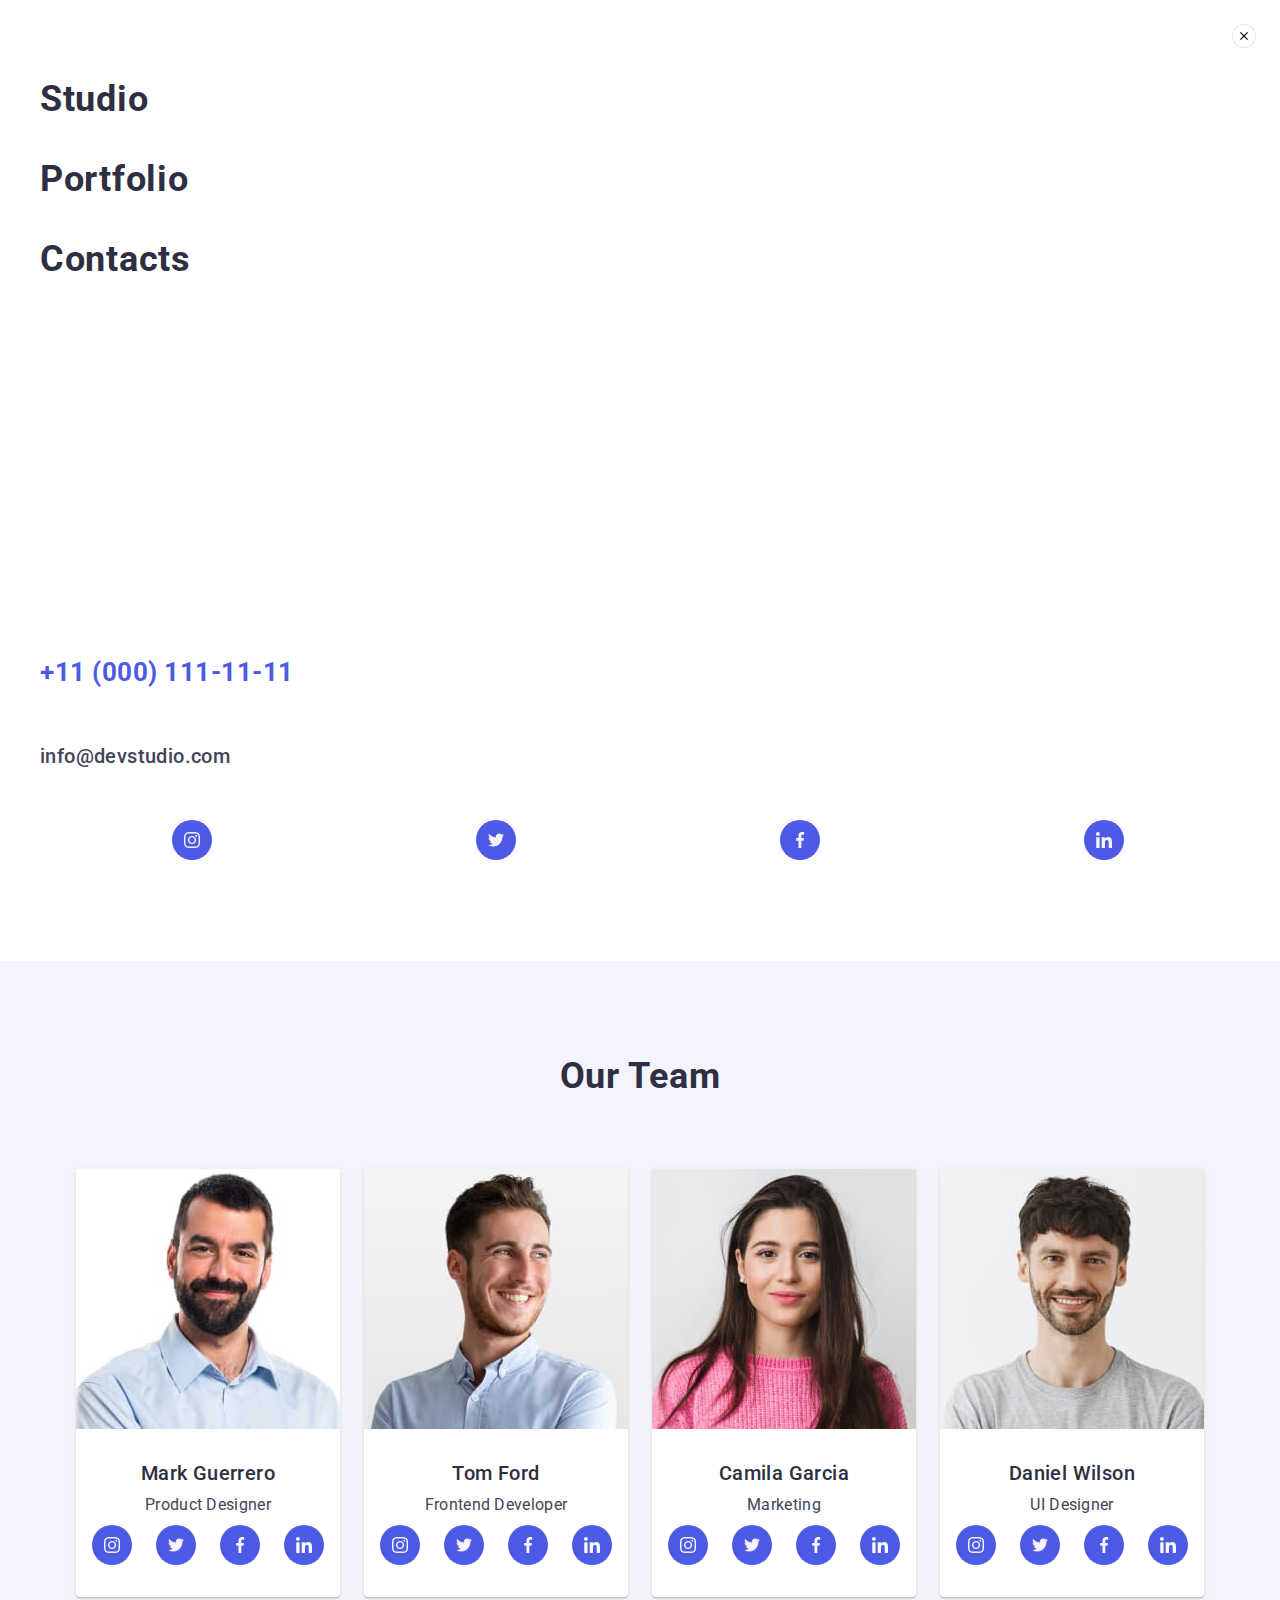
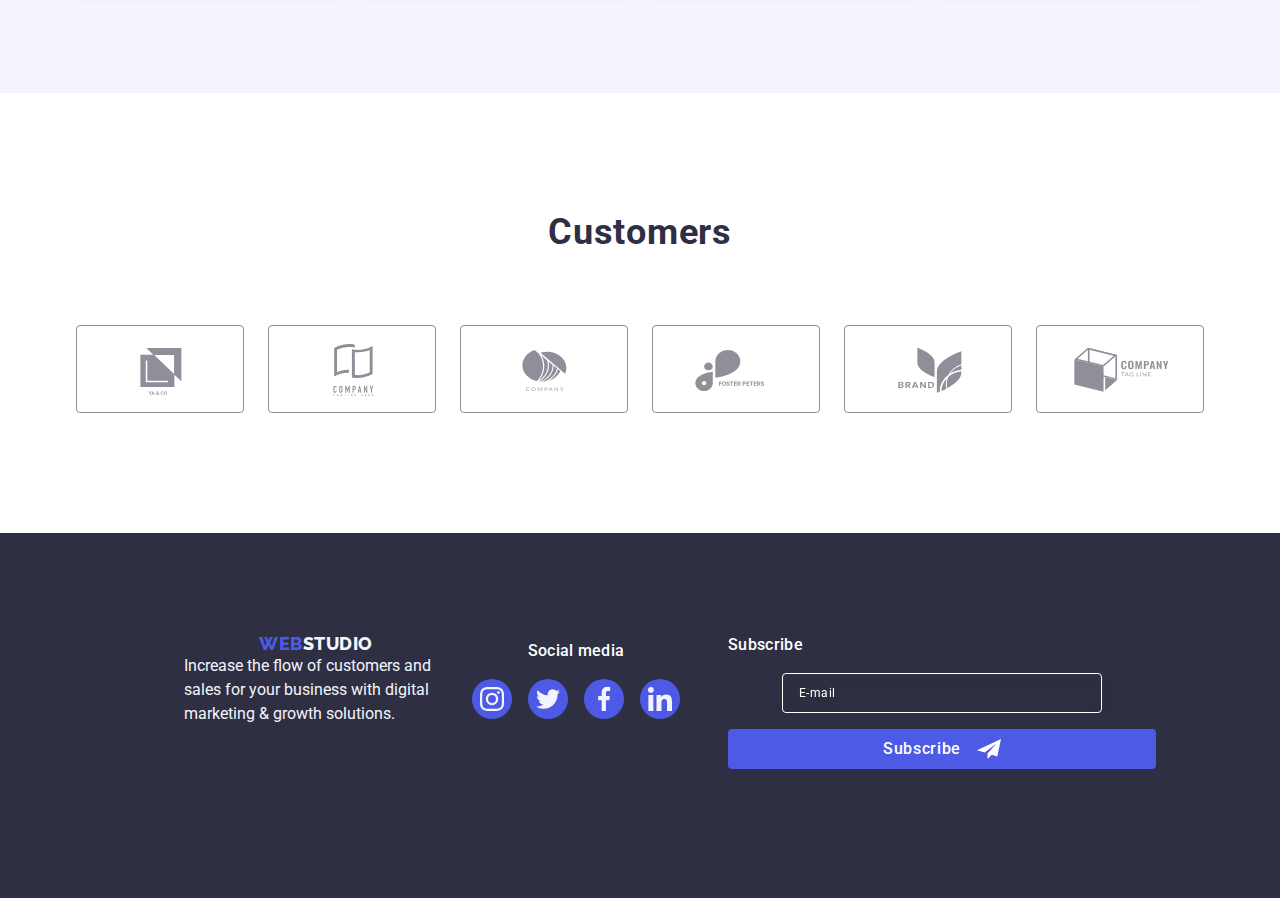
==== index.html @ 099315b5 "footer-table1" ====
<!DOCTYPE html>
<html lang="en">
  <head>
    <meta charset="UTF-8" />
    <meta http-equiv="X-UA-Compatible" content="IE=edge" />
    <meta name="viewport" content="width=h, initial-scale=1.0" />
    <link rel="preconnect" href="https://fonts.googleapis.com" />
    <link rel="preconnect" href="https://fonts.gstatic.com" crossorigin />
    <link
      href="https://fonts.googleapis.com/css2?family=Raleway:wght@800&family=Roboto:wght@400;500;700;900&display=swap"
      rel="stylesheet"
    />
    <title>Main Page</title>
    <link
      href="https://cdn.jsdelivr.net/npm/modern-normalize@2.0.0/modern-normalize.min.css"
      rel="stylesheet"
    />
    <link rel="stylesheet" href="css/style.css" />
    <link rel="stylesheet" href="css/media.css" />
  </head>
  <body>

    <!-- navigation -->

   <header class="header page-heder">
      <div class="container-nav container">
        <nav class="header-navigation">
          <a href="./index.html" class="header-logo link"
            >Web<span class="logo-page">Studio</span></a
          >
          <ul class="header-list list">
            <li>
              <a href="./index.html" class="header-link hdr-link link"
                >Studio</a
              >
            </li>
            <li>
              <a href="./portfolio.html" class="header-link link">Portfolio</a>
            </li>
            <li>
              <a href="" class="header-link link">Contacts</a>
            </li>
          </ul>
        </nav>

        <!-- contacts -->

        <address class="header-adress list">
          <ul class="header-adress-list list">
            <li>
              <a
                href="mailto:info@devstudio.com"
                class="header-adress-link link"
                >info@devstudio.com</a
              >
            </li>
            <li>
              <a href="tel:+110001111111" class="header-adress-link link"
                >+11 (000) 111-11-11</a
              >
            </li>
          </ul>
        </address>
        <button type="button" class="menu-open-btn" data-menu-open><svg class="menu-icon-header" width="32" height="22"><use href="./images/icons.svg#icon-hamburger"></use></svg></button>
      </div>

      <!-- mob-menu -->

      <div class="mob-menu" data-Menu>
        <div>
        <button type="bmob-menu-boxutton" class="menu-close-btn" data-menu-close>
          <svg class="mob-menu-icon" width="8" height="8">
            <use href="./images/icons.svg#icon-close-black">
            </use>
          </svg>
        </button>
        <ul class="mob-menu-list list">
          <li>
            <a href="./index.html" class="mob-menu-link link"
              >Studio</a
            >
          </li>
          <li>
            <a href="./portfolio.html" class="mob-menu-link link">Portfolio</a>
          </li>
          <li>
            <a href="" class="mob-menu-link link">Contacts</a>
          </li>
        </ul>
      </div>
        <div>
        <address class="mob-menu-adress list">
        <ul class="mob-menu-adress-list list">
          <li>
            <a href="tel:+110001111111" class="mob-menu-adress-link link"
              >+11 (000) 111-11-11</a
            >
          </li>
          <li>
            <a
              href="mailto:info@devstudio.com"
              class=" mob-menu-email-link link"
              >info@devstudio.com</a
            >
          </li>
        </ul>
      </address>
      <ul class="mob-soc-list list">
        <li class="mob-soc-item">
          <a
            class="mob-soc-link link"
            href=""
            target="_blank"
            rel="noopener noreferrer"
          >
            <svg class="mob-soc-icon" width="16" height="16">
              <use href="./images/icons.svg#icon-instagram"></use>
            </svg>
          </a>
        </li>

        <li class="mob-soc-item">
          <a
            class="mob-soc-link link"
            href=""
            target="_blank"
            rel="noopener noreferrer"
            ><svg class="mob-soc-icon" width="16" height="16">
              <use href="./images/icons.svg#icon-twitter"></use></svg>
            </a>
        </li>

        <li class="mob-soc-item">
          <a
            class="mob-soc-link link"
            href=""
            target="_blank"
            rel="noopener noreferrer"
            ><svg class="mob-soc-icon" width="16" height="16">
              <use href="./images/icons.svg#icon-facebook"></use></svg>
        </a>
        </li>

        <li class="mob-soc-item">
          <a
            class="mob-soc-link link"
            href=""
            target="_blank"
            rel="noopener noreferrer"
            ><svg class="mob-soc-icon" width="16" height="16">
              <use href="./images/icons.svg#icon-linkedin"></use></svg>
        </a>
        </li>
      </ul>
    </div>
      </div>
    </header>
    
    <main>
      <!-- hero -->
      <section class="hero">
        <div class="hero-container container">
          <h1 class="hero-title">Effective Solutions for Your Business</h1>
          <button type="button" class="hero-button" data-modal-open>
            Order Service
          </button>
        </div>
      </section>

      <!-- strategy-->

      <section class="strategy">
        <div class="strategy-container container">
          <h2 hidden="" class="list">...</h2>
          <ul class="strategy-list list">
            <li class="list-container">
              <div class="strategy-icon-container">
                <svg class="strategy-icon" width="64" height="64">
                  <use href="./images/icons.svg#icon-antenna"></use>
                </svg>
              </div>
              <h3 class="strategy-title">Strategy</h3>
              <p class="interface-text">
                Our goal is to identify the business problem to walk away with
                the perfect and creative solution.
              </p>
            </li>
            <li class="list-container">
              <div class="strategy-icon-container">
                <svg class="strategy-icon" width="64" height="64">
                  <use href="./images/icons.svg#icon-clock"></use>
                </svg>
              </div>
              <h3 class="strategy-title">Punctuality</h3>
              <p class="interface-text">
                Bring the key message to the brand's audience for the best price
                within the shortest possible time.
              </p>
            </li>
            <li class="list-container">
              <div class="strategy-icon-container">
                <svg class="strategy-icon" width="64" height="64">
                  <use href="./images/icons.svg#icon-diagram"></use>
                </svg>
              </div>
              <h3 class="strategy-title">Diligence</h3>
              <p class="interface-text">
                Research and confirm brands that present the strongest digital
                growth opportunities and minimize risk.
              </p>
            </li>
            <li class="list-container">
              <div class="strategy-icon-container">
                <svg class="strategy-icon" width="64" height="64">
                  <use href="./images/icons.svg#icon-astronaut"></use>
                </svg>
              </div>
              <h3 class="strategy-title">Technologies</h3>
              <p class="interface-text">
                Design practice focused on digital experiences. We bring forth a
                deep passion for problem-solving.
              </p>
            </li>
          </ul>
        </div>
      </section>

      <!-- services -->

      <section class="services">
        <div class="container services-container">
          <h2 class="services-title">What are we doing</h2>
          <ul class="services-images list">
            <li class="servise-line">
              <img
                class="imges"
                src="./images/picture1.jpg"
                alt="photo1"
                width="360"
                height="300"
              />
            </li>
            <li class="servise-line">
              <img
                class="imges"
                src="./images/picture2.jpg"
                alt="photo2"
                width="360"
                height="300"
              />
            </li>
            <li class="servise-line">
              <img
                class="imges"
                src="./images/picture3.jpg"
                alt="photo3"
                width="360"
                height="300"
              />
            </li>
          </ul>
        </div>
      </section>

      <!-- Team -->

      <section class="team">
        <div class="team-container container">
          <h2 class="team-title">Our Team</h2>

          <ul class="team-list list">
            <li class="team-line">
              <img
                class="imges"
                src="./images/picture4.jpg"
                alt="photo4"
                width="264"
              />
              <div class="title-container">
                <h3 class="image-title">Mark Guerrero</h3>
                <p class="team-text">Product Designer</p>

                <ul class="team-soc-list list">
                  <li class="team-soc-item">
                    <a
                      class="team-soc-link link"
                      href=""
                      target="_blank"
                      rel="noopener noreferrer"
                    >
                      <svg class="team-soc-icon" width="16" height="16">
                        <use href="./images/icons.svg#icon-instagram"></use>
                      </svg>
                    </a>
                  </li>

                  <li class="team-soc-item">
                    <a
                      class="team-soc-link link"
                      href=""
                      target="_blank"
                      rel="noopener noreferrer"
                      ><svg class="team-soc-icon" width="16" height="16">
                        <use href="./images/icons.svg#icon-twitter"></use></svg>
                      </a>
                  </li>

                  <li class="team-soc-item">
                    <a
                      class="team-soc-link link"
                      href=""
                      target="_blank"
                      rel="noopener noreferrer"
                      ><svg class="team-soc-icon" width="16" height="16">
                        <use href="./images/icons.svg#icon-facebook"></use></svg>
                  </a>
                  </li>

                  <li class="team-soc-item">
                    <a
                      class="team-soc-link link"
                      href=""
                      target="_blank"
                      rel="noopener noreferrer"
                      ><svg class="team-soc-icon" width="16" height="16">
                        <use href="./images/icons.svg#icon-linkedin"></use></svg>
                  </a>
                  </li>
                </ul>
              </div>
            </li>
            <li class="team-line">
              <img
                class="imges"
                src="./images/picture5.jpg"
                alt="photo5"
                width="264"
              />
              <div class="title-container">
                <h3 class="image-title">Tom Ford</h3>
                <p class="team-text">Frontend Developer</p>

                <ul class="team-soc-list list">
                  <li class="team-soc-item">
                    <a
                      class="team-soc-link link"
                      href=""
                      target="_blank"
                      rel="noopener noreferrer"
                      ><svg class="team-soc-icon" width="16" height="16">
                        <use
                          href="./images/icons.svg#icon-instagram"
                        ></use></svg>
                      </a>
                  </li>

                  <li class="team-soc-item">
                    <a
                      class="team-soc-link link"
                      href=""
                      target="_blank"
                      rel="noopener noreferrer"
                      ><svg class="team-soc-icon" width="16" height="16">
                        <use href="./images/icons.svg#icon-twitter"></use></svg>
                      </a>
                  </li>

                  <li class="team-soc-item">
                    <a
                      class="team-soc-link link"
                      href=""
                      target="_blank"
                      rel="noopener noreferrer"
                      ><svg class="team-soc-icon" width="16" height="16">
                        <use href="./images/icons.svg#icon-facebook"></use></svg>
                      </a>
                  </li>

                  <li class="team-soc-item">
                    <a
                      class="team-soc-link link"
                      href=""
                      target="_blank"
                      rel="noopener noreferrer"
                      ><svg class="team-soc-icon" width="16" height="16">
                        <use href="./images/icons.svg#icon-linkedin"></use></svg>
                      </a>
                  </li>
                </ul>
              </div>
            </li>
            <li class="team-line">
              <img
                class="imges"
                src="./images/picture6.jpg"
                alt="photo6"
                width="264"
              />
              <div class="title-container">
                <h3 class="image-title">Camila Garcia</h3>
                <p class="team-text">Marketing</p>

                <ul class="team-soc-list list">
                  <li class="team-soc-item">
                    <a
                      class="team-soc-link link"
                      href=""
                      target="_blank"
                      rel="noopener noreferrer"
                      ><svg class="team-soc-icon" width="16" height="16">
                        <use
                          href="./images/icons.svg#icon-instagram"
                        ></use></svg>
                      </a>
                  </li>

                  <li class="team-soc-item">
                    <a
                      class="team-soc-link link"
                      href=""
                      target="_blank"
                      rel="noopener noreferrer"
                      ><svg class="team-soc-icon" width="16" height="16">
                        <use href="./images/icons.svg#icon-twitter"></use></svg>
                      </a>
                  </li>

                  <li class="team-soc-item">
                    <a
                      class="team-soc-link link"
                      href=""
                      target="_blank"
                      rel="noopener noreferrer"
                      ><svg class="team-soc-icon" width="16" height="16">
                        <use href="./images/icons.svg#icon-facebook"></use></svg>
                      </a>
                  </li>

                  <li class="team-soc-item">
                    <a
                      class="team-soc-link link"
                      href=""
                      target="_blank"
                      rel="noopener noreferrer"
                      ><svg class="team-soc-icon" width="16" height="16">
                        <use href="./images/icons.svg#icon-linkedin"></use></svg>
                      </a>
                  </li>
                </ul>
              </div>
            </li>
            <li class="team-line">
              <img
                class="imges"
                src="./images/picture7.jpg"
                alt="photo7"
                width="264"
              />
              <div class="title-container">
                <h3 class="image-title">Daniel Wilson</h3>
                <p class="team-text">UI Designer</p>

                <ul class="team-soc-list list">
                  <li class="team-soc-item">
                    <a
                      class="team-soc-link link"
                      href=""
                      target="_blank"
                      rel="noopener noreferrer"
                      ><svg class="team-soc-icon" width="16" height="16">
                        <use
                          href="./images/icons.svg#icon-instagram"
                        ></use></svg>
                      </a>
                  </li>

                  <li class="team-soc-item">
                    <a
                      class="team-soc-link link"
                      href=""
                      target="_blank"
                      rel="noopener noreferrer"
                    >
                      <svg class="team-soc-icon" width="16" height="16">
                        <use href="./images/icons.svg#icon-twitter"></use></svg>
                      </a>
                  </li>

                  <li class="team-soc-item">
                    <a
                      class="team-soc-link link"
                      href=""
                      target="_blank"
                      rel="noopener noreferrer"
                      ><svg class="team-soc-icon" width="16" height="16">
                        <use href="./images/icons.svg#icon-facebook"></use></svg>
                      </a>
                  </li>

                  <li class="team-soc-item">
                    <a
                      class="team-soc-link link"
                      href=""
                      target="_blank"
                      rel="noopener noreferrer"
                      ><svg class="team-soc-icon" width="16" height="16">
                        <use href="./images/icons.svg#icon-linkedin"></use></svg>
                      </a>
                  </li>
                </ul>
              </div>
            </li>
          </ul>
        </div>
      </section>

      <!-- customers -->

      <section class="customers">
        <div class="customers-container container">
          <h2 class="customers-title">Customers</h2>
          <ul class="customers-soc-list list">
            <li class="customers-soc-item">
              <a
                href=""
                class="customers-soc-link link"
                target="_blank"
                rel="noopener noreferrer"
                ><svg class="customers-soc-icon" width="104" height="56">
                  <use href="./images/icons.svg#icon-Logo_1"></use></svg>
                </a>
            </li>

            <li class="customers-soc-item">
              <a
                href=""
                class="customers-soc-link link"
                target="_blank"
                rel="noopener noreferrer"
                ><svg class="customers-soc-icon" width="104" height="56">
                  <use href="./images/icons.svg#icon-Logo_2"></use></svg>
                </a>
            </li>

            <li class="customers-soc-item">
              <a
                href=""
                class="customers-soc-link link"
                target="_blank"
                rel="noopener noreferrer"
                ><svg class="customers-soc-icon" width="104" height="56">
                  <use href="./images/icons.svg#icon-Logo_3"></use></svg>
                </a>
            </li>

            <li class="customers-soc-item">
              <a
                href=""
                class="customers-soc-link link"
                target="_blank"
                rel="noopener noreferrer"
                ><svg class="customers-soc-icon" width="104" height="56">
                  <use href="./images/icons.svg#icon-Logo_4"></use></svg>
                </a>
            </li>
            <li class="customers-soc-item">
              <a
                href=""
                class="customers-soc-link link"
                target="_blank"
                rel="noopener noreferrer"
                ><svg class="customers-soc-icon" width="104" height="56">
                  <use href="./images/icons.svg#icon-Logo_5"></use></svg>
                </a>
            </li>
            <li class="customers-soc-item">
              <a
                href=""
                class="customers-soc-link link"
                target="_blank"
                rel="noopener noreferrer"
                ><svg class="customers-soc-icon" width="104" height="56">
                  <use href="./images/icons.svg#icon-Logo_6"></use></svg>
                </a>
            </li>
          </ul>
        </div>
      </section>
    </main>

    <!-- footer -->

   
    <footer class="footer">
      <div class="footer-content container">
        <div class="footer-container">
          <a href="./index.html" class="footer-link link"
            >Web<span class="footer-logo">Studio</span></a
          >
          <p class="footer-text">
            Increase the flow of customers and sales for your business with
            digital marketing & growth solutions.
          </p>
        </div>

        <div class="footer-soc-conteiner">
          <p class="footer-name">Social media</p>
          <ul class="footer-list list">
            <li class="footer-item">
              <a
                class="footer-soc-link link"
                href=""
                target="_blank"
                rel="noopener noreferrer"
              >
                <svg class="footer-soc-icon" width="24" height="24">
                  <use href="./images/icons.svg#icon-instagram"></use>
                </svg>
              </a>
            </li>

            <li class="footer-item">
              <a
                class="footer-soc-link link"
                href=""
                target="_blank"
                rel="noopener noreferrer"
              >
                <svg class="footer-soc-icon" width="24" height="24">
                  <use href="./images/icons.svg#icon-twitter"></use>
                </svg>
              </a>
            </li>

            <li class="footer-item">
              <a
                class="footer-soc-link link"
                href=""
                target="_blank"
                rel="noopener noreferrer"
              >
                <svg class="footer-soc-icon" width="24" height="24">
                  <use href="./images/icons.svg#icon-facebook"></use>
                </svg>
              </a>
            </li>
            <li class="footer-item">
              <a
                class="footer-soc-link link"
                href=""
                target="_blank"
                rel="noopener noreferrer"
              >
                <svg class="footer-soc-icon" width="24" height="24">
                  <use href="./images/icons.svg#icon-linkedin"></use>
                </svg>
              </a>
            </li>
          </ul>
       
      </div>

     <!-- subscribe -->

        <div class="subscribe-box">
          <div class="subscribe-box">
          <p class="subscribe-title">Subscribe</p>
          <form class="subscribe-form">
            <label class="subscribe-lable">
              <input
                type="email"
                name="user-mail"
                placeholder="E-mail"
                class="subscribe-input"
            /></label>
          </div>
            <button type="submit" class="subscribe-btn">
              Subscribe
              <svg width="24" height="24" class="subscribe-icon">
                <use href="./images/icons.svg#icon-Telegram"></use>
              </svg>
            </button>
          </form>
        </div>
        </div>
     
    </footer>

    <!-- modal -->
 
    <div class="backdrop is-hidden" data-modal>
      <div class="modal-close">
        <button type="button" data-modal-close class="modal-btn">
          <svg class="footer-icon-modal" width="8" height="8">
            <use href="./images/icons.svg#icon-close-black"></use>
          </svg>
        </button>

        <!-- FORM -->

              <p class="modal-title">Leave your contacts and we will call you back</p>
        <form class="modal-form">
          <div class="modal-box-lable">
            <label for="user-name" class="modal-form-lable">Name </label>
            <div class="modal-box-form">
              <input
                id="user-name"
                type="text"
                name="user-name"
                class="modal-input"
                placeholder=""
                required
              />
              <svg width="18" height="24" class="modal-form-icon">
                <use href="./images/icons.svg#icon-Name"></use>
              </svg>
            </div>
          </div> 
         <div class="modal-box-lable">
            <label for="user-name" class="modal-form-lable">Phone</label>
            <div class="modal-box-form">
              <input
                id="user-phon"
                type="text"
                name="user-phon"
                class="modal-input"
                placeholder=""
                required
              />
              <svg width="18" height="24" class="modal-form-icon">
                <use href="./images/icons.svg#icon-Phone"></use>
              </svg>
            </div>
          </div>

        <div class="modal-box-lable">
            <label for="user-name" class="modal-form-lable">Email</label>
            <div class="modal-box-form">
              <input
                id="user-email"
                type="text"
                name="user-email"
                class="modal-input"
                placeholder=""
                required
              />
              <svg width="18" height="24" class="modal-form-icon">
                <use href="./images/icons.svg#icon-Email"></use>
              </svg>
            </div>
          </div>
          <div class="modal-form-comment">
            <label for="user-comment" class="modal-form-lable">Comment</label>
            <textarea
              name="user-comment"
              id="user-comment"
              placeholder="Text input"
              class="modal-form-texterea"
            ></textarea>
          </div>

          <!-- checkbox -->

         <div class="modal-box-checkbox">
            <input
              class="modal-checkbox-input visually-hidden"
              type="checkbox"
              id="user-privacy"
              value="true"
              name="user-privacy"
            />
            <label for="user-privacy" class="modal-checkbox-lable">
              <span class="modal-checkbox-span">
                <svg class="modal-checkbox-icon" width="10" height="8">
                  <use href="./images/icons.svg#icon-Checkbox"></use>
                </svg>
              </span>I accept the terms and conditions of the
              <a href="" class="modal-form-link">Privacy Policy</a>
            </label>
          </div>
          <button class="modal-form-btn">Send</button>
        </form>
      </div>
    </div>
    <script src="./js/modal.js"></script>
    <script src="./js/menu.js"></script>
  </body>
</html>
---- css/style.css ----
html {
  box-sizing: border-box;
}
*,
*::before,
*::after {
  box-sizing: inherit;
}

body {
  font-family: "Roboto", sans-serif;
  background-color: #ffffff;
  color: #434455;
}

.container {
  max-width: 426px;
  padding-left: 15px;
  padding-right: 15px;
  margin-left: auto;
  margin-right: auto;
}

/* navigation */

.header {
  border-bottom: 1px solid #e7e9fc;
  box-shadow: 0px 2px 1px rgba(46, 47, 66, 0.08),
    0px 1px 1px rgba(46, 47, 66, 0.16), 0px 1px 6px rgba(46, 47, 66, 0.08);
}

.container-nav {
  display: flex;
  align-items: center;
  padding: 0;
}

.header-logo {
  font-family: "Raleway", sans-serif;
  font-weight: 800;
  font-size: 18px;
  line-height: 1.17;
  letter-spacing: 0.03em;
  text-transform: uppercase;
  color: #4d5ae5;
  /* margin-right: 76px; */
  margin-left: auto;
  padding: 24px 16px 22px;
}

.link {
  text-decoration: none;
}

.list {
  list-style: none;
  padding: 0;
  margin: 0;
}

.logo-page {
  color: var(--brand-color);
}

.header-list {
  list-style: none;
}

.header-link {
  display: none;
}

.hdr-link::after {
  content: "";
  position: absolute;
  left: 0;
  bottom: -1px;
  height: 4px;
  background-color: #404bbf;
  border-radius: 2px;
  display: block;
  width: 100%;
}

.hdr-link::after:hover {
  color: #404bbf;
}

.header-link:hover,
.header-link:focus {
  color: #404bbf;
}

.page-heder {
  background-color: #ffffff;
}

/* contacts */

.header-navigation {
  display: flex;
  align-items: center;
  max-width: 261px;
}

.header-list {
  display: flex;
  gap: 40px;
  display: none;
}

.header-adress {
  font-style: normal;
  margin-left: auto;
}

.header-adress-list {
  display: none;
}

.menu-open-btn {
  position: absolute;
  top: 16px;
  right: 16px;
  color: #fff;
  border-color: transparent;
  background-color: transparent;
}

.menu-icon-header {
  stroke: #2e2f42;
}

/* mob-menu */

.mob-menu {
  display: flex;
  position: fixed;
  top: 0;
  z-index: 1;
  width: 100%;
  height: 100%;
  background-color: #ffffff;
  padding: 24px 24px 40px 40px;
  overflow: auto;
  flex-direction: column;
  justify-content: center;
  justify-content: space-between;
  margin-left: auto;
  margin-right: auto;
}

.menu-close-btn {
  display: flex;
  /* display: block; */
  margin-left: auto;
  margin-bottom: 32px;
  top: 24px;
  right: 24px;
  width: 24px;
  height: 24px;
  border-radius: 50%;
  align-items: center;
  justify-content: center;
  background-color: #ffffff;
  border: 1px solid rgba(0, 0, 0, 0.1);
  padding: 0;
  cursor: pointer;
  transition: background-color 250ms cubic-bezier(0.4, 0, 0.2, 1),
    border 250ms cubic-bezier(0.4, 0, 0.2, 1);
}

.mob-menu-icon {
}

.mob-menu-link {
  font-family: "Roboto";
  font-style: normal;
  font-weight: 700;
  font-size: 36px;
  line-height: 1.11;
  letter-spacing: 0.02em;
  text-transform: capitalize;
  color: #2e2f42;
}

.mob-menu-list {
  display: flex;
  flex-direction: column;
  gap: 40px;
  margin-left: auto;
  margin-right: auto;
  color: #2e2f42;
  text-align: left;
  align-items: flex-start;
}

.mob-menu-list:hover, .mob-menu-list:focus {
  color: #404bbf;
}


.mob-menu-adress-list {
  display: flex;
  flex-direction: column;
  gap: 40px;
  margin-bottom: 48px;
  margin-top: 26px;
  margin-left: auto;
  margin-right: auto;
}

.mob-menu-adress-link {
  font-family: "Roboto";
  font-style: normal;
  font-weight: 700;
  font-size: 26px;
  line-height: 1.11;
  letter-spacing: 0.02em;
  text-transform: capitalize;
  color: #4d5ae5;
  margin-bottom: 40px;
}

.mob-menu-email-link {
  font-family: "Roboto";
  font-style: normal;
  font-weight: 500;
  font-size: 20px;
  line-height: 120%;
  letter-spacing: 0.02em;
  color: #434455;
  margin-left: auto;
  margin-right: auto;
  margin-bottom: 48px;
}

.mob-soc-list {
  display: flex;
  justify-content: center;
}

.mob-soc-link {
  display: flex;
  width: 100%;
  height: 100%;
  background-color: #4d5ae5;
  border-radius: 50%;
  align-items: center;
  justify-content: center;
  transition: background-color 250ms cubic-bezier(0.4, 0, 0.2, 1);
}

.mob-soc-link:focus {
  background-color: #404bbf;
}

.mob-soc-icon {
  fill: #f4f4fd;
}

.mob-soc-item {
  width: 40px;
  height: 40px;
  margin-left: auto;
  margin-right: auto;
}

/* interface */
.interface {
  padding: 96px 0 120px;
}

.interface-list-btn {
  margin-bottom: 72px;
  display: flex;
  justify-content: center;
  gap: 24px;
}

.interface-button {
  font-family: "Roboto", sans-serif;
  font-weight: 500;
  font-size: 16px;
  line-height: 1.5;
  letter-spacing: 0.04em;
  color: #4d5ae5;
  background-color: #f4f4fd;
  text-align: center;
  display: inline-block;
  border-radius: 4px;
  margin-top: 0;
  margin-bottom: 0;
  padding: 12px 24px;
  border: 1px solid #e7e9fc;
  border-radius: 4px;
  transition: color 250ms cubic-bezier(0.4, 0, 0.2, 1),
    background-color 250ms cubic-bezier(0.4, 0, 0.2, 1),
    border-color 250ms cubic-bezier(0.4, 0, 0.2, 1),
    box-shadow 250ms cubic-bezier(0.4, 0, 0.2, 1);
}

.interface-button:hover,
.interface-button:focus {
  color: #ffffff;
  background-color: #404bbf;
  cursor: pointer;
  border: 1px solid transparent;
  box-shadow: 0px 3px 1px rgba(0, 0, 0, 0.1), 0px 2px 1px rgba(0, 0, 0, 0.08),
    0px 2px 2px rgba(0, 0, 0, 0.12);
}

.interface-ikon-list {
  display: flex;
  flex-wrap: wrap;
  column-gap: 24px;
  row-gap: 48px;
}

.link-container {
  width: calc((100% - 48px) / 3);
}

.title-interface-container {
  padding: 32px 16px;
  border: 1px solid #e7e9fc;
  border-top: none;
}

.interface-title {
  font-weight: 500;
  font-size: 20px;
  line-height: 24px;
  letter-spacing: 0.02em;
  color: var(--brand-color);
  margin-top: 0;
  margin-bottom: 8px;
}

.interface-text {
  font-size: 16px;
  line-height: 1.5;
  letter-spacing: 0.02em;
  color: #434455;
  margin-top: 0;
  margin-bottom: 0;
}

.interface-image {
  display: block;
  transition: box-shadow 250ms cubic-bezier(0.4, 0, 0.2, 1);
}

.interface-image:hover .interface-cover-text,
.interface-image:focus .interface-cover-text {
  box-shadow: 0px 1px 6px rgba(46, 47, 66, 0.08),
    0px 1px 1px rgba(46, 47, 66, 0.16), 0px 2px 1px, rgba(46, 47, 66, 0.08);
  transform: translateY(0);
}

.interface-cover-wrap {
  position: relative;
  overflow: hidden;
}

.interface-cover-text {
  position: absolute;
  top: 0;
  font-family: "Roboto";
  font-style: normal;
  font-size: 16px;
  line-height: 1.5;
  letter-spacing: 0.02em;
  color: #f4f4fd;
  padding: 40px 32px;
  background-color: #4d5ae5;
  height: 100%;
  margin: 0;
  transform: translateY(100%);
  transition: transform 250ms cubic-bezier(0.4, 0, 0.2, 1);
}

/* footer */

.footer {
  background-color: var(--brand-color);
  padding-top: 100px;
  padding-bottom: 100px;
  width: 100%;
}


.footer-container {
  margin-top: 0;
  margin-bottom: 0;
  /* margin-right: 120px; */
  margin-left: auto;
  margin-right: auto;
}

.footer-link {
  display: flex;
  font-family: "Raleway", sans-serif;
  font-weight: 800;
  font-size: 18px;
  line-height: 1.17;
  letter-spacing: 0.03em;
  text-transform: uppercase;
  color: #4d5ae5;
  max-width: 71px;
  justify-content: center;
  margin-left: auto;
  margin-right: auto;
}

.footer-logo {
  color: #f4f4fd;
  margin-left: auto;
  margin-right: auto;
}

.footer-text {
  font-family: "Roboto", sans-serif;
  font-style: normal;
  font-weight: 400;
  font-size: 16px;
  line-height: 1.5;
  color: #f4f4fd;
  margin-top: 0;
  margin-bottom: 72px;
  max-width: 264px;
  margin-left: auto;
  margin-right: auto;
}

.footer-name {
  display: flex;
  font-family: "Roboto", sans-serif;
  font-style: normal;
  font-weight: 500;
  font-size: 16px;
  line-height: 1.5;
  letter-spacing: 0.02em;
  color: #ffffff;
  margin-top: 0;
  margin-bottom: 16px;
  justify-content: center;
  margin-left: auto;
  margin-right: auto;
}

.footer-list {
  display: flex;
  gap: 16px;
  margin-bottom: 72px;
 justify-content: center;
}

.footer-item {
  width: 40px;
  height: 40px;
}

.footer-soc-conteiner {
  display: flex;
  justify-content: center;
  flex-direction: column;
}

.footer-soc-link {
  display: flex;
  width: 100%;
  height: 100%;
  background-color: #4d5ae5;
  border-radius: 50%;
  align-items: center;
  justify-content: center;
  transition: background-color 250ms cubic-bezier(0.4, 0, 0.2, 1);
}

.footer-soc-link:hover,
.footer-soc-link:focus {
  background-color: #31d0aa;
}

.footer-soc-icon {
  fill: #f4f4fd;
}

/* subscribe */

.subscribe-box {
  display: flex;
  /* margin-left: 80px; */
  flex-wrap: wrap;
  margin-left: auto;
  margin-right: auto;
  justify-content:center
}

.subscribe-title {
  display: flex;
  margin-bottom: 16px;
  font-weight: 500;
  font-size: 16px;
  line-height: 1.5;
  letter-spacing: 0.02em;
  color: #ffffff;
  margin-top: 0;
  align-items: center;
  justify-content: center;
  margin-left: auto;
  margin-right: auto;
}

.subscribe-form {
  display: flex;
  flex-direction: column;
  gap: 24px;
  margin-left: auto;
  margin-right: auto;
}

.subscribe-input {
  width: 264px;
  height: 40px;
  border: 1px solid #ffffff;
  background-color: transparent;
  font-size: 12px;
  line-height: 1.5;
  letter-spacing: 0.04em;
  padding-left: 16px;
  filter: drop-shadow(0px 4px 4px rgba(0, 0, 0, 0.15));
  border-radius: 4px;
  color: #ffffff;
 margin-bottom: 16px;
}

::placeholder {
  color: #ffffff;
}

.subscribe-btn {
  display: flex;
  min-width: 165px;
  height: 40px;
  justify-content: center;
  align-items: center;
  font-family: "Roboto", sans-serif;
  font-size: 16px;
  font-weight: 500;
  line-height: 1.5;
  letter-spacing: 0.04em;
  color: #ffffff;
  cursor: pointer;
  background-color: #4d5ae5;
  border: none;
  border-radius: 4px;
}

.subscribe-icon {
  margin-left: 16px;
}

/* modal */

.backdrop {
  position: fixed;
  top: 0;
  left: 0;
  width: 100%;
  height: 100%;
  background-color: rgba(46, 47, 66, 0.4);
  transition: opacity 250ms cubic-bezier(0.4, 0, 0.2, 1),
    visibility 250ms cubic-bezier(0.4, 0, 0.2, 1);
}

.is-hidden {
  opacity: 0;
  visibility: hidden;
  pointer-events: none;
}

.modal-close {
  position: absolute;
  top: 50%;
  left: 50%;
  transform: translate(-50%, -50%) scale(1);
  width: 408px;
  min-height: 584px;
  background-color: #fcfcfc;
  box-shadow: 0px 1px 1px rgba(0, 0, 0, 0.14), 0px 1px 3px rgba(0, 0, 0, 0.12),
    0px 2px 1px rgba(0, 0, 0, 0.2);
  border-radius: 4px;
  transition: transform 250ms cubic-bezier(0.4, 0, 0.2, 1);
  padding: 72px 24px 24px 24px;
}

.modal-btn {
  position: absolute;
  top: 24px;
  right: 24px;
  width: 24px;
  height: 24px;
  border-radius: 50%;
  display: flex;
  align-items: center;
  justify-content: center;
  background-color: #e7e9fc;
  border: 1px solid rgba(0, 0, 0, 0.1);
  padding: 0;
  cursor: pointer;
  transition: background-color 250ms cubic-bezier(0.4, 0, 0.2, 1),
    border 250ms cubic-bezier(0.4, 0, 0.2, 1);
}

.modal-btn:hover,
.modal-btn:focus {
  background-color: #404bbf;
  border: none;
}

.footer-icon-modal {
  transition: fill 250ms cubic-bezier(0.4, 0, 0.2, 1);
}

.modal-btn:hover,
.modal-btn:focus {
  fill: #ffffff;
}

/* FORM */

.modal-title {
  font-family: "Roboto";
  font-style: normal;
  font-weight: 500;
  font-size: 16px;
  line-height: 1.5;
  text-align: center;
  letter-spacing: 0.02em;
  color: #2e2f42;
  margin-bottom: 16px;
  margin-top: 0;
}

.modal-input:hover,
.modal-input:focus {
  border-color: #4d5ae5;
}

.modal-form {
}

.modal-box-lable {
  margin-bottom: 8px;
}

.modal-form-lable {
  font-size: 12px;
  line-height: 1.17;
  letter-spacing: 0.04em;
  color: #8e8f99;
  display: block;
  margin-bottom: 4px;
}

.modal-form-lable:hover,
.modal-form-lable:focus + .modal-form-ikon {
  fill: #4d5ae5;
}

.modal-box-form {
  position: relative;
}

.modal-input {
  width: 100%;
  height: 40px;
  background-color: transparent;
  padding-left: 38px;
  outline: transparent;
  transition: border-color 250ms cubic-bezier(0.4, 0, 0.2, 1);
  border-color: #4d5ae5;
  border-radius: 4px;
  border: 1px solid rgba(46, 47, 66, 0.4);
}

.modal-form-icon {
  position: absolute;
  left: 16px;
  top: 50%;
  transform: translateY(-50%);
  transition: fill 250ms cubic-bezier(0.4, 0, 0.2, 1);
}

.modal-input:hover,
.modal-input:focus + .modal-form-icon {
  fill: #4d5ae5;
}
.modal-form-comment {
  margin-bottom: 16px;
}

.modal-form-texterea {
  width: 100%;
  height: 120px;
  font-size: 12px;
  line-height: 1.17;
  letter-spacing: 0.04em;
  color: rgba(46, 47, 66, 0.4);
  border: 1px solid rgba(46, 47, 66, 0.4);
  border-radius: 4px;
  background-color: transparent;
  padding: 8px 16px;
  outline: transparent;
  resize: none;
  transition: border-color 250ms cubic-bezier(0.4, 0, 0.2, 1);
}

.modal-form-texterea:hover,
.modal-form-texterea:focus {
  border-color: #4d5ae5;
}

/* checkbox */

.modal-box-checkbox {
  margin-bottom: 24px;
}

.visually-hidden {
  position: absolute;
  width: 1px;
  height: 1px;
  margin: -1px;
  border: 0;
  padding: 0;
  clip: rect(0 0 0 0);
  overflow: hidden;
}

.modal-checkbox-lable {
  display: inline;
  font-size: 12px;
  line-height: 1.17;
  letter-spacing: 0.04em;
  color: #8e8f99;
}

.modal-checkbox-span {
  width: 16px;
  height: 16px;
  border: 1px solid rgba(46, 47, 66, 0.4);
  border-radius: 2px;
  transition: background-color 250ms cubic-bezier(0.4, 0, 0.2, 1),
    border 250ms cubic-bezier(0.4, 0, 0.2, 1),
    fill 250ms cubic-bezier(0.4, 0, 0.2, 1);
  display: inline-flex;
  align-items: center;
  justify-content: center;
  fill: transparent;
  margin-right: 8px;
}

.modal-checkbox-input:checked + .modal-checkbox-lable .modal-checkbox-span {
  background-color: #404bbf;
  border: none;
  fill: #f4f4fd;
}

.modal-form-link {
  color: #4d5ae5;
}

.modal-form-btn {
  display: block;
  min-width: 169px;
  height: 56px;
  font-family: "Roboto", sans-serif;
  font-size: 16px;
  font-weight: 500;
  line-height: 1.5;
  letter-spacing: 0.04em;
  color: #ffffff;
  cursor: pointer;
  background-color: #4d5ae5;
  border: none;
  border-radius: 4px;
  transition: background-color 250ms cubic-bezier(0.4, 0, 0.2, 1);
  margin-left: auto;
  margin-right: auto;
}

/* main page  */

/* hero */

.hero {
  margin-left: auto;
  margin-right: auto;
  background-color: var(--brand-color);
  text-align: center;
  align-items: center;
  padding-bottom: 112px;
  padding-top: 112px;
  background-image: linear-gradient(
      rgba(46, 47, 66, 0.7),
      rgba(46, 47, 66, 0.7)
    ),
    url(../images/backgraund_images/hero_bg.jpg);
  background-repeat: no-repeat;
  background-position: center;
  background-size: cover;
  justify-content: center;
  max-width: 1440px;
}

.hero-container {
  margin-left: auto;
  margin-right: auto;
}

/* .hero-title {
  font-family: "Roboto", sans-serif;
  font-weight: 700;
  font-size: 56px;
  line-height: 1.07;
  letter-spacing: 0.02em;
  color: #ffffff;
  margin-top: 0;
  margin-bottom: 48px;
  max-width: 496px;
  margin-left: auto;
  margin-right: auto;
} */

.hero-title {
  font-family: "Roboto";
  font-style: normal;
  font-weight: 700;
  font-size: 36px;
  line-height: 1.11;
  text-align: center;
  letter-spacing: 0.02em;
  text-transform: capitalize;
  color: #ffffff;
  margin-top: 0;
  margin-left: auto;
  margin-right: auto;
  margin-bottom: 72px;
}

.hero-button {
  font-family: "Roboto", sans-serif;
  font-weight: 500;
  font-size: 16px;
  line-height: 1.5;
  letter-spacing: 0.04em;
  color: #ffffff;
  background: #4d5ae5;
  border-radius: 4px;
  padding: 16px 32px;
  display: block;
  min-width: 169px;
  margin-left: auto;
  margin-right: auto;
  cursor: pointer;
  height: 56px;
  border: none;
  box-shadow: 0px 4px 4px rgba(0, 0, 0, 0.15);
  transition: background-color 250ms cubic-bezier(0.4, 0, 0.2, 1);
}

.hero-button:hover,
.hero-button:focus {
  background-color: #404bbf;
  cursor: pointer;
}

/* strategy */

.strategy {
  padding: 120px 0;
}

.strategy-container {
  display: flex;
}

.list-container {
  /* width: calc((100% - 72px) / 4); */
  width: 100%;
}

.strategy-list {
  display: flex;
  flex-wrap: wrap;
  gap: 24px;
}

/* 
.strategy-title {
  font-family: "Roboto", sans-serif;
  font-weight: 500;
  font-size: 20px;
  line-height: 1.2;
  letter-spacing: 0.02em;
  color: var(--brand-color);
  margin-top: 0;
  margin-bottom: 8px;
  margin-left: auto;
  margin-right: auto;
} */

.strategy-title {
  font-family: "Roboto";
  font-style: normal;
  font-weight: 700;
  font-size: 36px;
  line-height: 1.11;
  text-align: center;
  letter-spacing: 0.02em;
  text-transform: capitalize;
  color: var(--brand-color);
  margin-top: 0;
  margin-bottom: 8px;
  margin-left: auto;
  margin-right: auto;
}

.strategy-icon-container {
  justify-content: center;
  gap: 24px;
  width: 264px;
  height: 112px;
  background-color: #f4f4fd;
  align-items: center;
  border-radius: 4px;
  margin-bottom: 8px;
  display: none;
}

/* .interface-text {
  font-family: 'Roboto';
font-style: normal;
font-weight: 400;
font-size: 16px;
line-height: 1.5;
letter-spacing: 0.02em;
color: #434455;
}  */

.interface-text {
  font-family: "Roboto";
  font-style: normal;
  font-weight: 500;
  font-size: 16px;
  line-height: 1.5;
  letter-spacing: 0.02em;
  color: #434455;
}

/* services */

.services {
  padding-bottom: 120px;
  display: none;
}

.services-title {
  font-family: "Roboto", sans-serif;
  font-weight: 700;
  font-size: 36px;
  line-height: 1.11;
  text-align: center;
  text-transform: capitalize;
  letter-spacing: 0.02em;
  color: var(--brand-color);
  margin-top: 0;
  margin-bottom: 72px;
}

.services-line {
  background-color: var(--brand-color);
}

.services-images {
  display: flex;
  gap: 24px;
}

/* team */

.team {
  background-color: #f4f4fd;
  padding: 96px 15px;
}

.team-list {
  display: flex;
  flex-wrap: wrap;
  text-align: center;
  gap: 72px;
}

.team-title {
  font-family: "Roboto", sans-serif;
  font-weight: 700;
  font-size: 36px;
  line-height: 1.11;
  letter-spacing: 0.02em;
  text-align: center;
  text-transform: capitalize;
  color: var(--brand-color);
  margin-top: 0;
  margin-bottom: 72px;
}

.title-container {
  padding: 32px 16px;
}

.image-title {
  font-family: "Roboto", sans-serif;
  font-weight: 500;
  font-size: 20px;
  line-height: 1.2;
  letter-spacing: 0.02em;
  color: var(--brand-color);
  margin-top: 0;
  margin-bottom: 8px;
  text-align: center;
}

.team-line {
  background-color: #ffffff;
  margin-top: 0;
  margin-bottom: 0;
  border-radius: 0px 0px 4px 4px;
  box-shadow: 0px 1px 6px rgba(46, 47, 66, 0.08),
    0px 1px 1px rgba(46, 47, 66, 0.16), 0px 2px 1px rgba(46, 47, 66, 0.08);
  /* width: calc((100% - 72) / 4); */
  width: 100%;
}

.team-text {
  font-family: "Roboto", sans-serif;
  font-weight: 400;
  font-size: 16px;
  line-height: 1.5;
  text-align: center;
  letter-spacing: 0.02em;
  color: #434455;
  margin-top: 0;
  margin-bottom: 8px;
}

.team-soc-list {
  display: flex;
  justify-content: center;
  gap: 24px;
}

.team-soc-item {
  width: 40px;
  height: 40px;
}

.team-soc-link {
  width: 100%;
  height: 100%;
  background-color: #4d5ae5;
  border-radius: 50%;
  display: flex;
  align-items: center;
  justify-content: center;
  transition: background-color 250ms cubic-bezier(0.4, 0, 0.2, 1);
}

.team-soc-icon {
  fill: #f4f4fd;
}

.team-soc-link:hover,
.team-soc-link:focus {
  background-color: #404bbf;
}

/* customers */

.customers-container {
  text-align: center;
}

.customers {
  padding-top: 96px;
  padding-bottom: 96px;
}

.customers-title {
  font-family: "Roboto";
  font-weight: 700;
  font-size: 36px;
  line-height: 1.11;
  text-align: center;
  letter-spacing: 0.02em;
  color: #2e2f42;
  text-transform: capitalize;
  margin-top: 0;
  margin-bottom: 72px;
}

.customers-soc-list {
  display: flex;
  flex-wrap: wrap;
  justify-content: center;
  column-gap: 16px;
  row-gap: 72px;
}

.customers-soc-item {
  width: calc((100% - 16px) / 2);
  height: 88px;
}

.customers-soc-icon {
  width: 104px;
  height: 56px;
  fill: currentColor;
}

.customers-soc-link {
  width: 100%;
  height: 100%;
  color: #8e8f99;
  border: 1px solid #8e8f99;
  border-radius: 4px;
  display: flex;
  align-items: center;
  justify-content: center;
  transition: border-color 250ms cubic-bezier(0.4, 0, 0.2, 1),
    color 250ms cubic-bezier(0.4, 0, 0.2, 1);
}

.customers-soc-link:hover,
.customers-soc-link:focus {
  border-color: #404bbf;
  color: #404bbf;
}

.customers-soc-link:hover,
.customers-soc-link:focus .customers-soc-icon {
  border-color: #404bbf;
  color: #404bbf;
}

.imges {
  display: block;
  width: 100%;
  max-width: 100%;
  height: auto;
}

:root {
  --brand-color: #2e2f42;
}
---- css/media.css ----
@media screen and (min-width: 428px) {
  .container {
    max-width: 427px;
  }

  .mob-menu > .conteiner > {
    max-width: 427px;
  }

  .mob-menu-adress-list {
    font-size: 36px;
  }

  /* hero */

  .hero > .container {
    max-width: 427px;
  }

  .hero-title {
    margin-left: auto;
    margin-right: auto;
  }

  /* services */

  /* strategy */

  .strategy > .container {
    max-width: 427px;
  }

  .strategy {
    padding: 96px 0;
  }

  /* customers */

  .customers > .container {
    max-width: 427px;
  }

  /* footer */

  .footer-content > .container {
    max-width: 427px;
  }

  .list {
    margin-left: auto;
    margin-right: auto;
    padding-left: 0;
  }
  .subscribe-input {
    min-width: 320px;
    flex-shrink: 1;
  }

  .subscribe-box {
    min-width: 428px;
  }

  .subscribe-title {
    justify-content: center;
  }
}

@media screen and (min-width: 768px) {
  .container {
    max-width: 767px;
  }

  /* heder-navigation */

  .container-nav {
    padding: 0 16px;
  }

  .header-logo {
    margin-right: 120px;
    margin-left: 0;
  }

  .header-list {
    display: flex;
    gap: 40px;
  }

  .header-link {
    font-weight: 500;
    font-size: 16px;
    line-height: 1.5;
    letter-spacing: 0.02em;
    color: var(--brand-color);
    display: block;
    position: relative;
    transition: color 250ms cubic-bezier(0.4, 0, 0.2, 1);
    color: #2e2f42;
    padding: 24px 0;
  }

  .header-adress {
    font-style: normal;
    /* margin-left: auto; */
  }

  .header-adress-list {
    list-style: none;
    display: flex;
    gap: 12px;
    flex-direction: column;
    margin-left: auto;
  }
  .list {
    margin-right: 0;
  }

  .header-adress-link {
    display: flex;
    font-size: 16px;
    line-height: 1.5;
    letter-spacing: 0.02em;
    color: #434455;
    transition: color 250ms cubic-bezier(0.4, 0, 0.2, 1);
    margin-left: auto;
  }

  .header-adress-link:hover,
  .header-adress-link:focus {
    color: #404bbf;
  }

  .menu-open-btn {
    display: none;
  }

  /* hero */

  .hero > .container {
    max-width: 767px;
  }

  .hero-title {
    font-size: 56px;
    line-height: 60px;
    width: 496px;
    height: 120px;
    margin-left: 16px;
    margin-right: 16px;
    text-align: center;
    align-items: center;
    margin-left: auto;
    margin-right: auto;
  }

  /* services */

  .services > .container {
    min-width: 764px;
  }

  .services {
    display: none;
    padding-bottom: 0;
  }

  /* strategy */

  .strategy > .container {
    max-width: 767px;
  }

  .strategy {
    padding: 96px 0;
  }

  .list-container {
    width: calc((100% - 24px) / 2);
  }

  .strategy-title {
    text-align: left;
  }

  /* team */
  .team > .container {
    max-width: 582px;
  }

  .team-line {
    width: calc((100% - 24px) / 2);
  }

  .team-list {
    gap: 24px;
  }

  /* customers */

  .customers > .container {
    max-width: 582px;
  }

  .customers-soc-item {
    width: calc((100% - 48px) / 3);
  }

  .customers-soc-list {
    column-gap: 24px;
    row-gap: 72px;
  }

  .customers {
    padding-top: 106px;
    padding-bottom: 86px;
  }

  /* footer */

  .conteiner {
    padding-right: 0;
    padding-left: 0;
  }

  .footer-container {
    margin-left: 108px;
    margin-right: 24px;
  }

  .footer-content {
    display: flex;
    flex-wrap: wrap;
  }

  .footer-name {
    margin-top: 0;
  }
/* 
  .subscribe-box-form {
    display: flex;
    flex-direction: column;
    justify-content: space-between;
  } */

  .subscribe-box {
    display: flex;
  }
  .subscribe-title {
    margin-left: 0;
  }

  .subscribe-icon {
    justify-content: baseline;
  }

  .subscribe-form {
    /* justify-content: space-between; */
  }

  .subscribe-btn {
    align-items: center;
  }
}

@media screen and (min-width: 1200px) {
  .container {
    max-width: 1158px;
  }

  /* heder-navigation */

  .header-list {
    display: flex;
    gap: 40px;
  }

  .header-link {
    font-weight: 500;
    font-size: 16px;
    line-height: 1.5;
    letter-spacing: 0.02em;
    color: var(--brand-color);
    display: block;
    position: relative;
    transition: color 250ms cubic-bezier(0.4, 0, 0.2, 1);
    color: #404bbf;
    padding: 24px 0;
  }

  .header-adress-list {
    list-style: none;
    display: flex;
    gap: 40px;
    flex-direction: row-reverse;
  }

  .header-adress-link {
    font-size: 16px;
    line-height: 1.5;
    letter-spacing: 0.02em;
    color: #434455;
    transition: color 250ms cubic-bezier(0.4, 0, 0.2, 1);
  }

  .header-adress-link:hover,
  .header-adress-link:focus {
    color: #404bbf;
  }

  .menu-open-btn {
    display: none;
  }

  /* hero */

  .hero > .container {
    max-width: 1158px;
  }

  .hero-title {
    font-size: 56px;
    line-height: 1.07;
    align-items: center;
    margin-left: auto;
    margin-right: auto;
  }

  /* services */

  .services > .container {
    max-width: 1158px;
  }

  .img-icon {
    display: none;
  }

  /* strategy */
  .strategy > .container {
    max-width: 1158px;
  }

  .list-container {
    width: calc((100% - 72px) / 4);
  }

  .strategy-title {
    font-family: "Roboto", sans-serif;
    font-weight: 500;
    font-size: 20px;
    line-height: 1.2;
    letter-spacing: 0.02em;
    color: var(--brand-color);
    margin-top: 0;
    margin-bottom: 8px;
  }

  .interface-text {
    font-family: "Roboto";
    font-style: normal;
    font-weight: 400;
    font-size: 16px;
    line-height: 1.5;
    letter-spacing: 0.02em;
    color: #434455;
  }

  .strategy-icon-container {
    display: flex;
  }

  /* team */

  .team > .container {
    max-width: 1158px;
  }

  .team-line {
    width: calc((100% - 72px) / 4);
  }

  .team-list {
    flex-wrap: nowrap;
  }

  /* customers */
  .customers > .container {
    max-width: 1158px;
  }

  .customers {
    padding-top: 120px;
    padding-bottom: 120px;
  }

  .customers-soc-list {
    flex-wrap: nowrap;
  }

  .customers-soc-item {
    width: calc((100% - 120px) / 6);
    gap: 24px;
  }

  /* footer */
  .footer > .conteiner {
    max-width: 1158px;
  }

  .footer-content > .conteiner {
    max-width: 1158px;
  }
  .footer {
    padding: 100px 0;
  }

  .footer-container {
  }
  .footer-soc-conteiner {
    flex-direction: column;
  }

  .subscribe-box {
    justify-content: right;
    flex-direction: column;
  }
  .subscribe-form {
    flex-direction: row;
  }

  .subscribe-btn {
    flex-direction: row;
  }
}
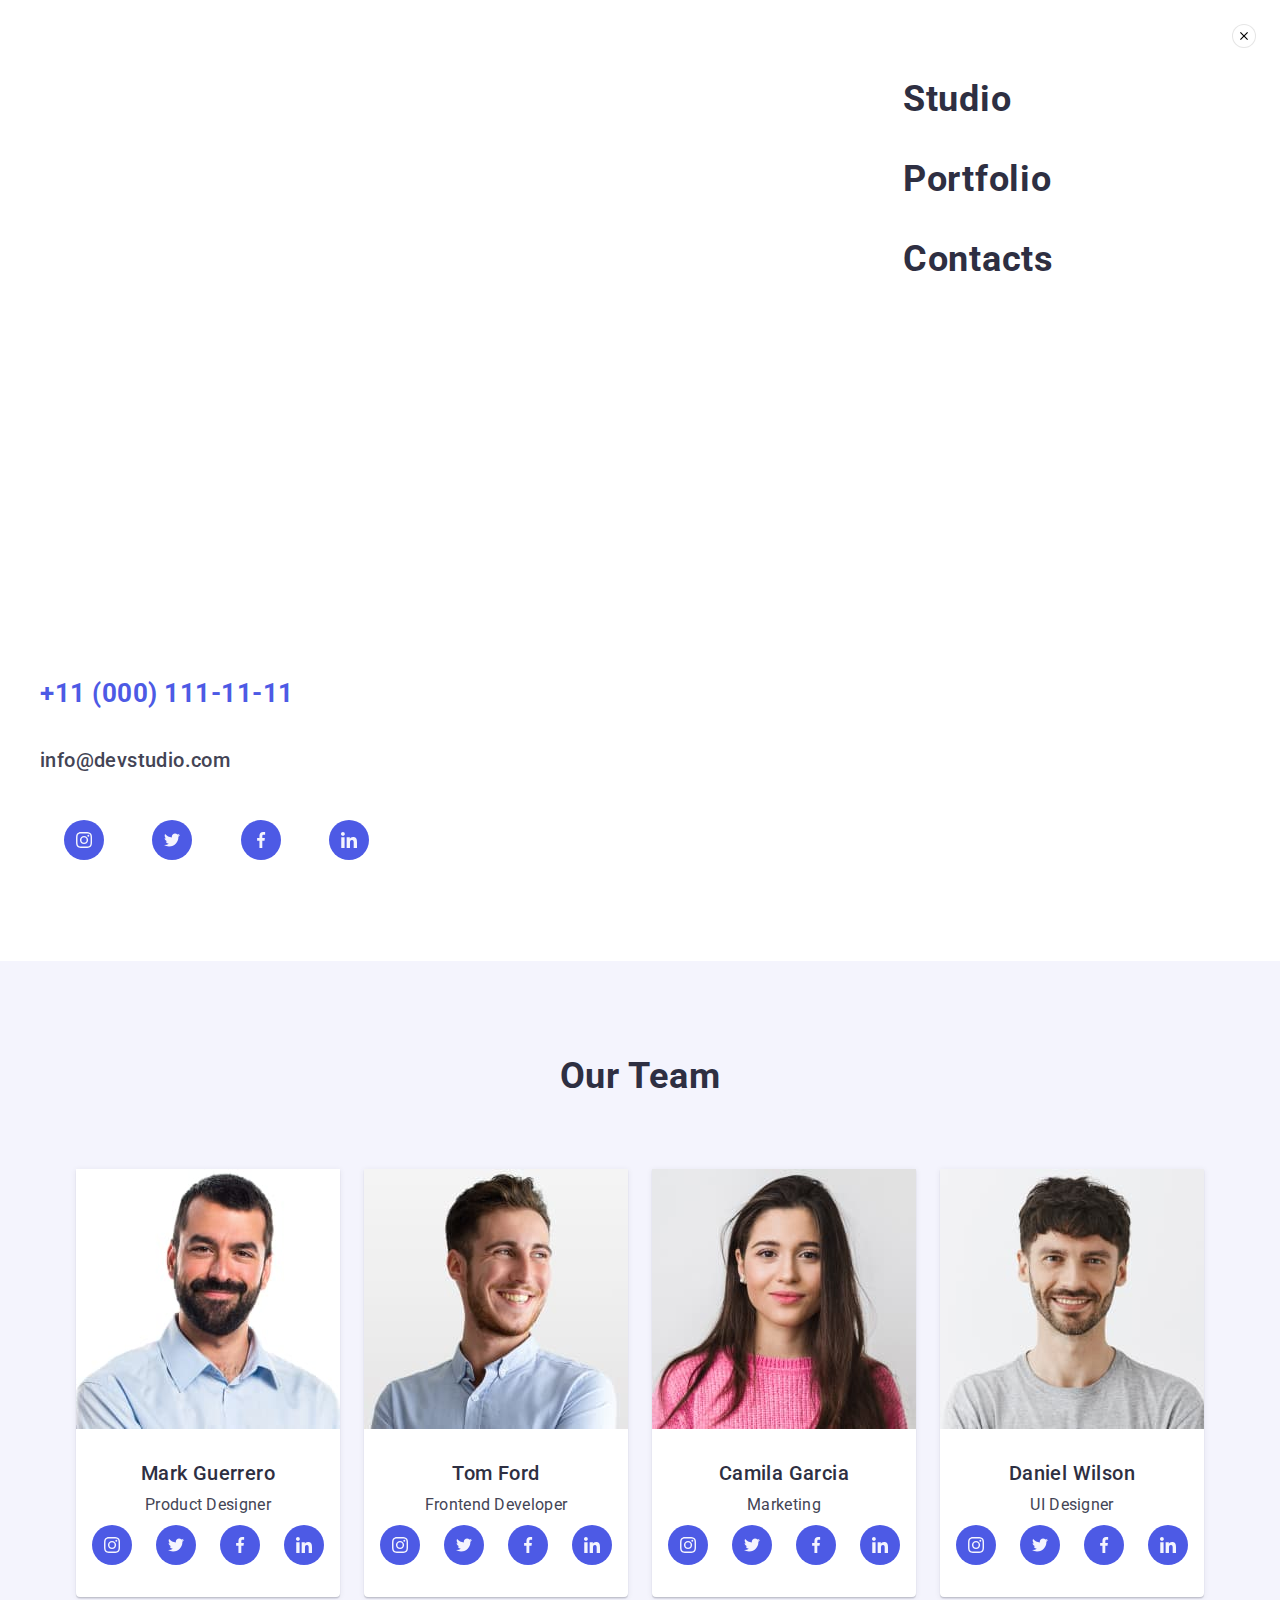
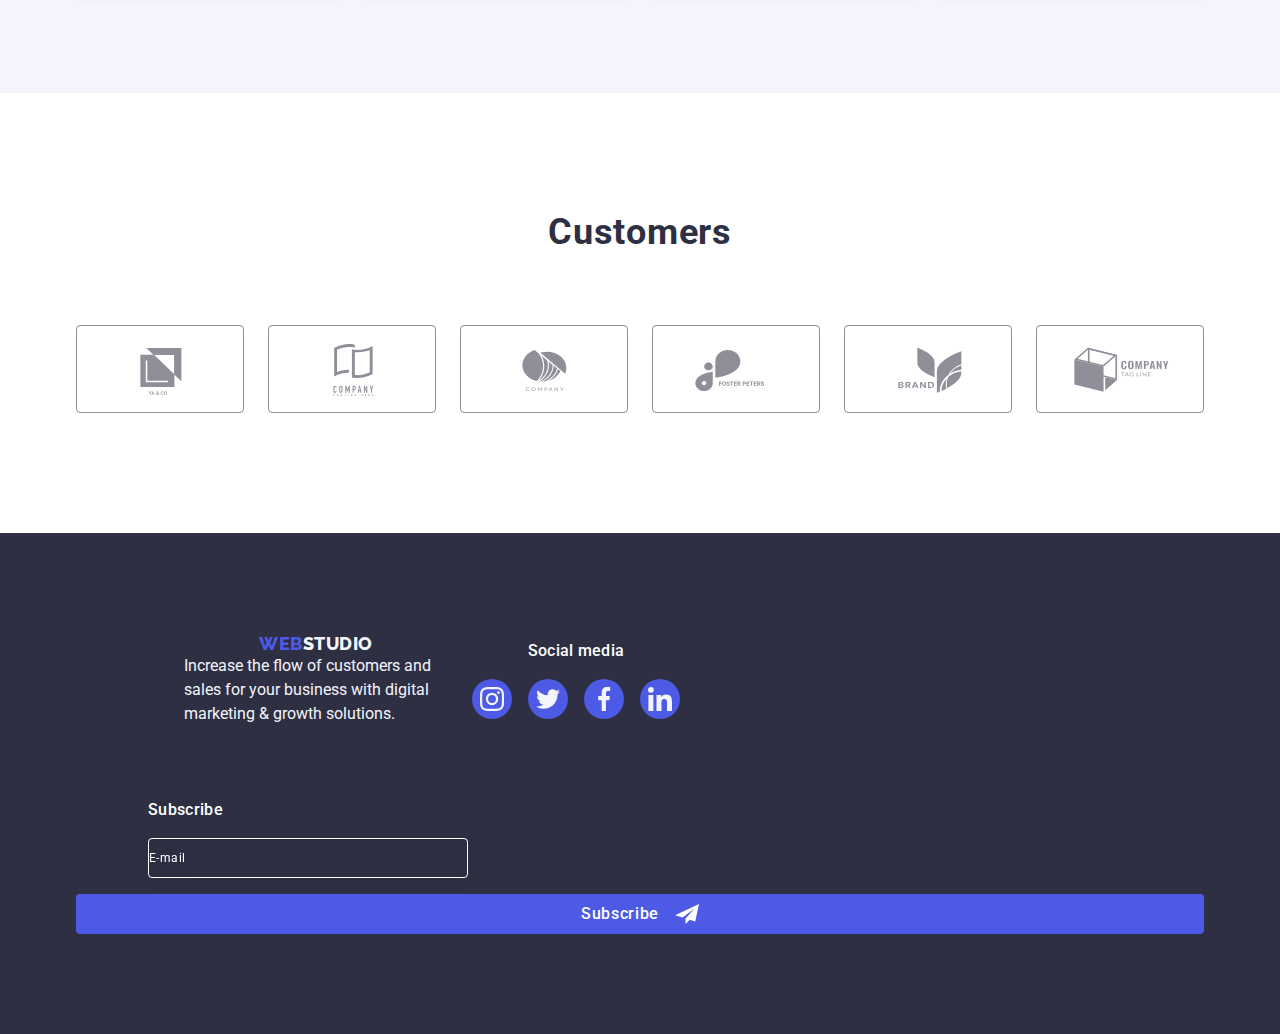
==== commit 4b2d380b: "footer3" ====
--- a/index.html
+++ b/index.html
@@ -68,7 +68,7 @@
 
       <div class="mob-menu" data-Menu>
         <div>
-        <button type="bmob-menu-boxutton" class="menu-close-btn" data-menu-close>
+        <button type="button" class="menu-close-btn" data-menu-close>
           <svg class="mob-menu-icon" width="8" height="8">
             <use href="./images/icons.svg#icon-close-black">
             </use>
--- a/css/style.css
+++ b/css/style.css
@@ -190,12 +190,13 @@
   gap: 40px;
   margin-left: auto;
   margin-right: auto;
-  color: #2e2f42;
+  color: #2E2F42;
   text-align: left;
   align-items: flex-start;
-}
-
-.mob-menu-list:hover, .mob-menu-list:focus {
+  width: 100%;
+}
+
+.mob-menu-link:hover, .mob-menu-link:focus {
   color: #404bbf;
 }
 
@@ -208,6 +209,7 @@
   margin-top: 26px;
   margin-left: auto;
   margin-right: auto;
+  width: 100%;
 }
 
 .mob-menu-adress-link {
@@ -220,6 +222,11 @@
   text-transform: capitalize;
   color: #4d5ae5;
   margin-bottom: 40px;
+  width: 100%;
+}
+
+.mob-menu-email-link:focus {
+color: #404bbf;
 }
 
 .mob-menu-email-link {
@@ -233,6 +240,7 @@
   margin-left: auto;
   margin-right: auto;
   margin-bottom: 48px;
+  width: 100%;
 }
 
 .mob-soc-list {
@@ -252,7 +260,7 @@
 }
 
 .mob-soc-link:focus {
-  background-color: #404bbf;
+  background-color: #31d0aa;
 }
 
 .mob-soc-icon {
@@ -495,7 +503,8 @@
   flex-wrap: wrap;
   margin-left: auto;
   margin-right: auto;
-  justify-content:center
+  justify-content:center;
+  width: 100%;
 }
 
 .subscribe-title {
@@ -513,12 +522,17 @@
   margin-right: auto;
 }
 
+.subscribe-lable {
+width: 100%;
+}
+
 .subscribe-form {
   display: flex;
   flex-direction: column;
   gap: 24px;
   margin-left: auto;
   margin-right: auto;
+  width: 100%;
 }
 
 .subscribe-input {
@@ -534,6 +548,7 @@
   border-radius: 4px;
   color: #ffffff;
  margin-bottom: 16px;
+ width: 100%;
 }
 
 ::placeholder {
@@ -586,7 +601,9 @@
   top: 50%;
   left: 50%;
   transform: translate(-50%, -50%) scale(1);
-  width: 408px;
+ max-width: 392px;
+ width: 100%;
+  /* width: 408px; */
   min-height: 584px;
   background-color: #fcfcfc;
   box-shadow: 0px 1px 1px rgba(0, 0, 0, 0.14), 0px 1px 3px rgba(0, 0, 0, 0.12),
--- a/css/media.css
+++ b/css/media.css
@@ -4,11 +4,12 @@
   }
 
   .mob-menu > .conteiner > {
-    max-width: 427px;
-  }
-
-  .mob-menu-adress-list {
-    font-size: 36px;
+    max-width: 353px;
+    align-items: center;
+  }
+
+  .mob-menu :last-child {
+    max-width: 353px;
   }
 
   /* hero */
@@ -235,7 +236,7 @@
   .footer-name {
     margin-top: 0;
   }
-/* 
+  /* 
   .subscribe-box-form {
     display: flex;
     flex-direction: column;
@@ -244,9 +245,11 @@
 
   .subscribe-box {
     display: flex;
+    
   }
   .subscribe-title {
-    margin-left: 0;
+    margin-left: 72px;
+    padding: 0;
   }
 
   .subscribe-icon {
@@ -258,7 +261,12 @@
   }
 
   .subscribe-btn {
-    align-items: center;
+  }
+
+  .subscribe-input {
+    width: 264px;
+    margin-left: 72px;
+    padding: 0;
   }
 }
 
@@ -431,4 +439,8 @@
   .subscribe-btn {
     flex-direction: row;
   }
+
+  .modal-close {
+    max-width: 408px;
+  }
 }
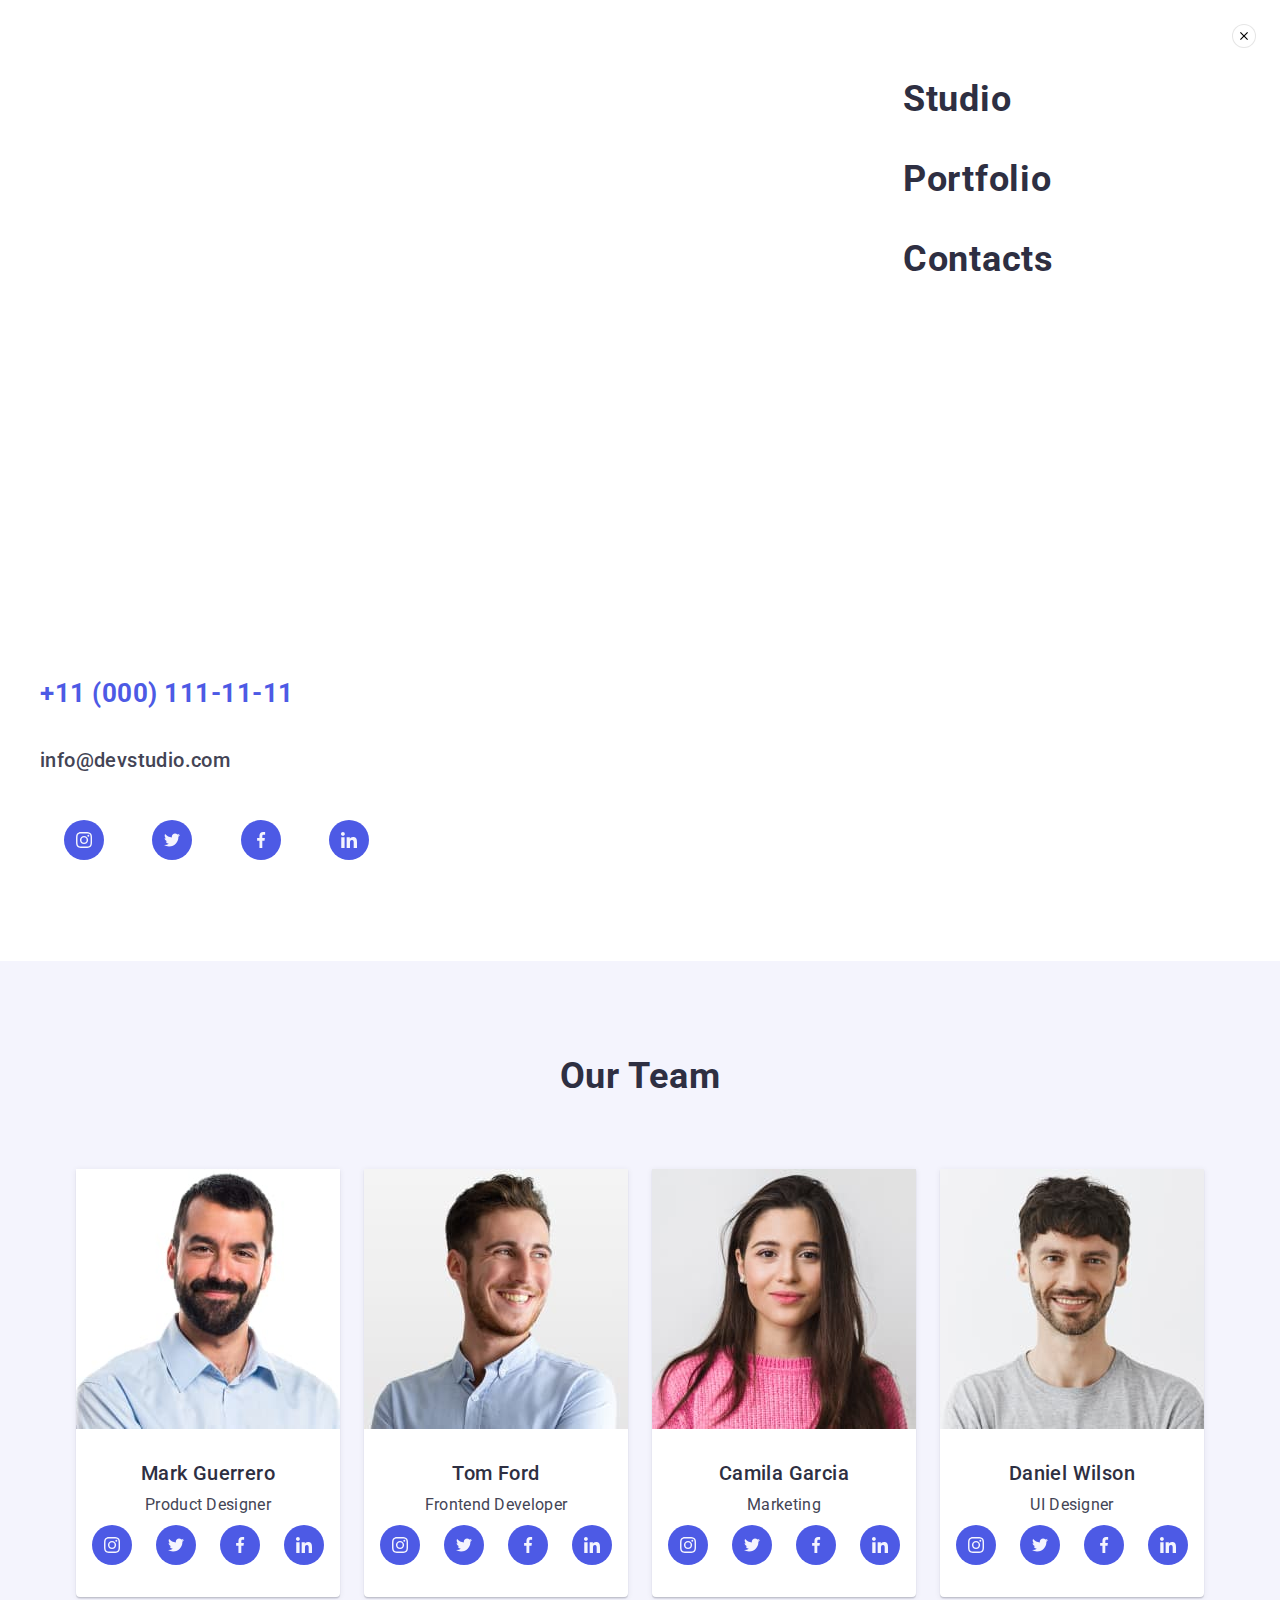
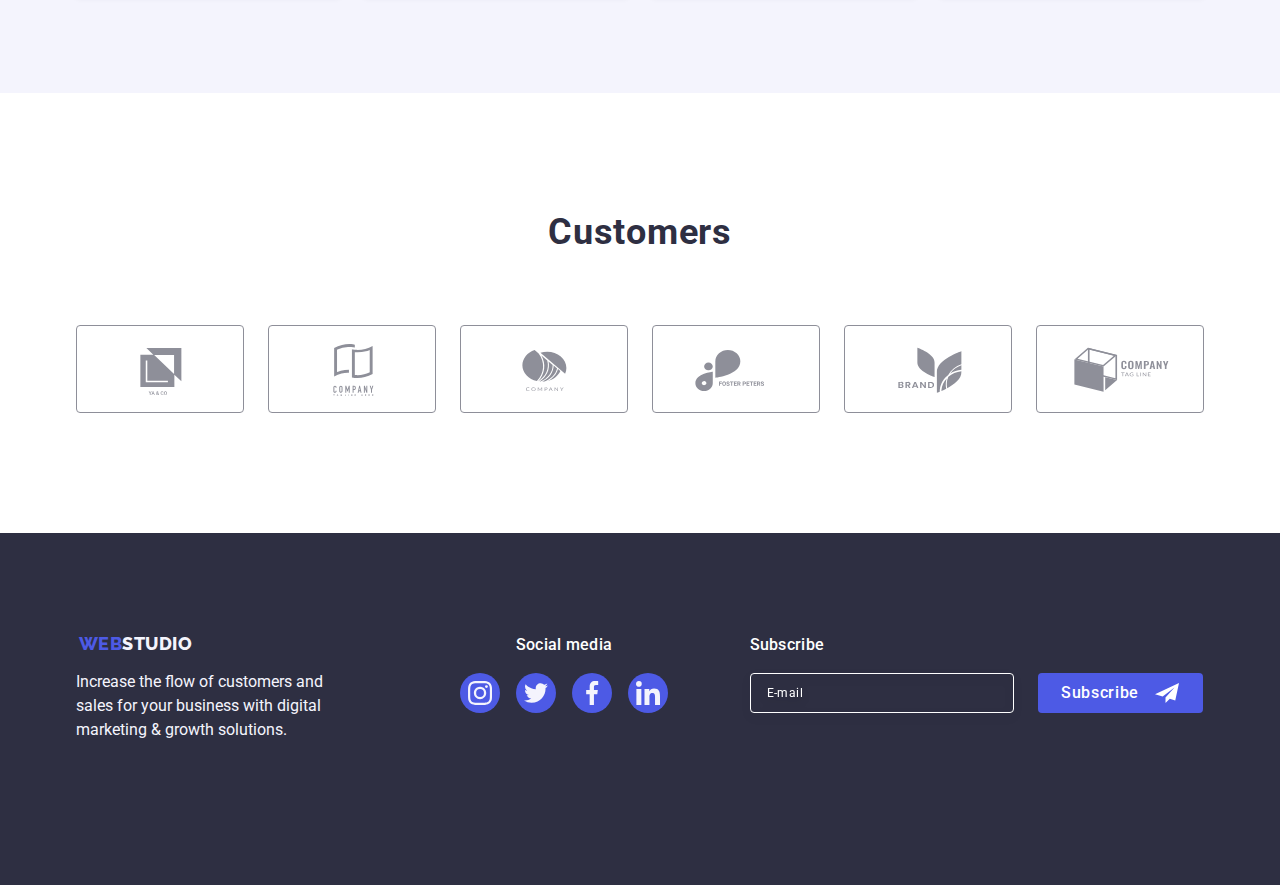
==== commit 85b6b15d: "footer4" ====
--- a/index.html
+++ b/index.html
@@ -663,7 +663,7 @@
      <!-- subscribe -->
 
         <div class="subscribe-box">
-          <div class="subscribe-box">
+          <div class="subscribe-box-form">
           <p class="subscribe-title">Subscribe</p>
           <form class="subscribe-form">
             <label class="subscribe-lable">
--- a/css/media.css
+++ b/css/media.css
@@ -232,9 +232,14 @@
     display: flex;
     flex-wrap: wrap;
   }
+  .footer-link {
+    margin-left: 24px;
+  }
 
   .footer-name {
-    margin-top: 0;
+  }
+
+  .footer-soc-conteiner {
   }
   /* 
   .subscribe-box-form {
@@ -245,11 +250,9 @@
 
   .subscribe-box {
     display: flex;
-    
   }
   .subscribe-title {
-    margin-left: 72px;
-    padding: 0;
+    justify-content: left;
   }
 
   .subscribe-icon {
@@ -261,12 +264,13 @@
   }
 
   .subscribe-btn {
+    margin-top: 40px;
   }
 
   .subscribe-input {
     width: 264px;
-    margin-left: 72px;
-    padding: 0;
+    padding-left: 16px;
+    margin-right: 24px;
   }
 }
 
@@ -411,34 +415,137 @@
   }
 
   /* footer */
-  .footer > .conteiner {
-    max-width: 1158px;
-  }
+
+  /* .footer>.conteiner {
+    max-width: 1158px;
+    background-color: var(--brand-color);
+    padding-top: 100px;
+    padding-bottom: 100px;
+  }
+  
+  .footer-cotent {
+    display: flex;
+    align-items: baseline;
+  }
+  
+  .footer-container {
+    margin-top: 0;
+    margin-bottom: 0;
+    margin-right: 120px;
+  }
+  
+  .footer-link {
+    font-family: "Raleway", sans-serif;
+    font-weight: 800;
+    font-size: 18px;
+    line-height: 1.17;
+    letter-spacing: 0.03em;
+    text-transform: uppercase;
+    color: #4d5ae5;
+    max-width: 71px;
+    margin-bottom: 16px;
+    display: inline-block;
+  }
+  
+  .footer-logo {
+    color: #f4f4fd;
+  }
+  
+  .footer-text {
+    font-family: "Roboto", sans-serif;
+    font-style: normal;
+    font-weight: 400;
+    font-size: 16px;
+    line-height: 1.5;
+    color: #f4f4fd;
+    margin-top: 0;
+    margin-bottom: 0;
+    max-width: 264px;
+  }
+  
+  
+  .footer-name {
+    font-family: "Roboto", sans-serif;
+    font-style: normal;
+    font-weight: 500;
+    font-size: 16px;
+    line-height: 1.5;
+    letter-spacing: 0.02em;
+    color: #ffffff;
+    margin-top: 0;
+    margin-bottom: 16px;
+  }
+  
+  .footer-list {
+    display: flex;
+    gap: 16px;
+  }
+  
+  .footer-item {
+    width: 40px;
+    height: 40px;
+  }
+  
+  .footer-soc-link {
+    width: 100%;
+    height: 100%;
+    background-color: #4d5ae5;
+    border-radius: 50%;
+    align-items: center;
+    justify-content: center;
+    display: flex;
+    justify-content: center;
+    transition: background-color 250ms cubic-bezier(0.4, 0, 0.2, 1);
+  } */
+
+  /* footer */
 
   .footer-content > .conteiner {
     max-width: 1158px;
+    padding: 100px 0;
   }
   .footer {
     padding: 100px 0;
   }
 
+  .footer-text {
+    min-width: 264px;
+    margin-right: 120px;
+   margin-bottom: 0;
+  }
+
+  .footer-content {
+    flex-wrap: nowrap;
+  }
+
   .footer-container {
-  }
-  .footer-soc-conteiner {
-    flex-direction: column;
+    margin-right: 120px;
+margin-left: 0;
+margin-right: 0;
+  }
+
+  .footer-link {
+margin-bottom: 16px;
+  }
+  
+.subscribe-title {
+  margin-left: 80px;
+}
+
+  .subscribe-input {
+     margin-left: 80px;
+     min-width: 264px;
+     margin-top: 0;
   }
 
   .subscribe-box {
-    justify-content: right;
-    flex-direction: column;
-  }
-  .subscribe-form {
-    flex-direction: row;
-  }
-
-  .subscribe-btn {
-    flex-direction: row;
-  }
+    flex-wrap: nowrap;
+  }
+
+  /* .footer-cotent {
+    display: flex;
+    align-items: baseline;
+  } */
 
   .modal-close {
     max-width: 408px;
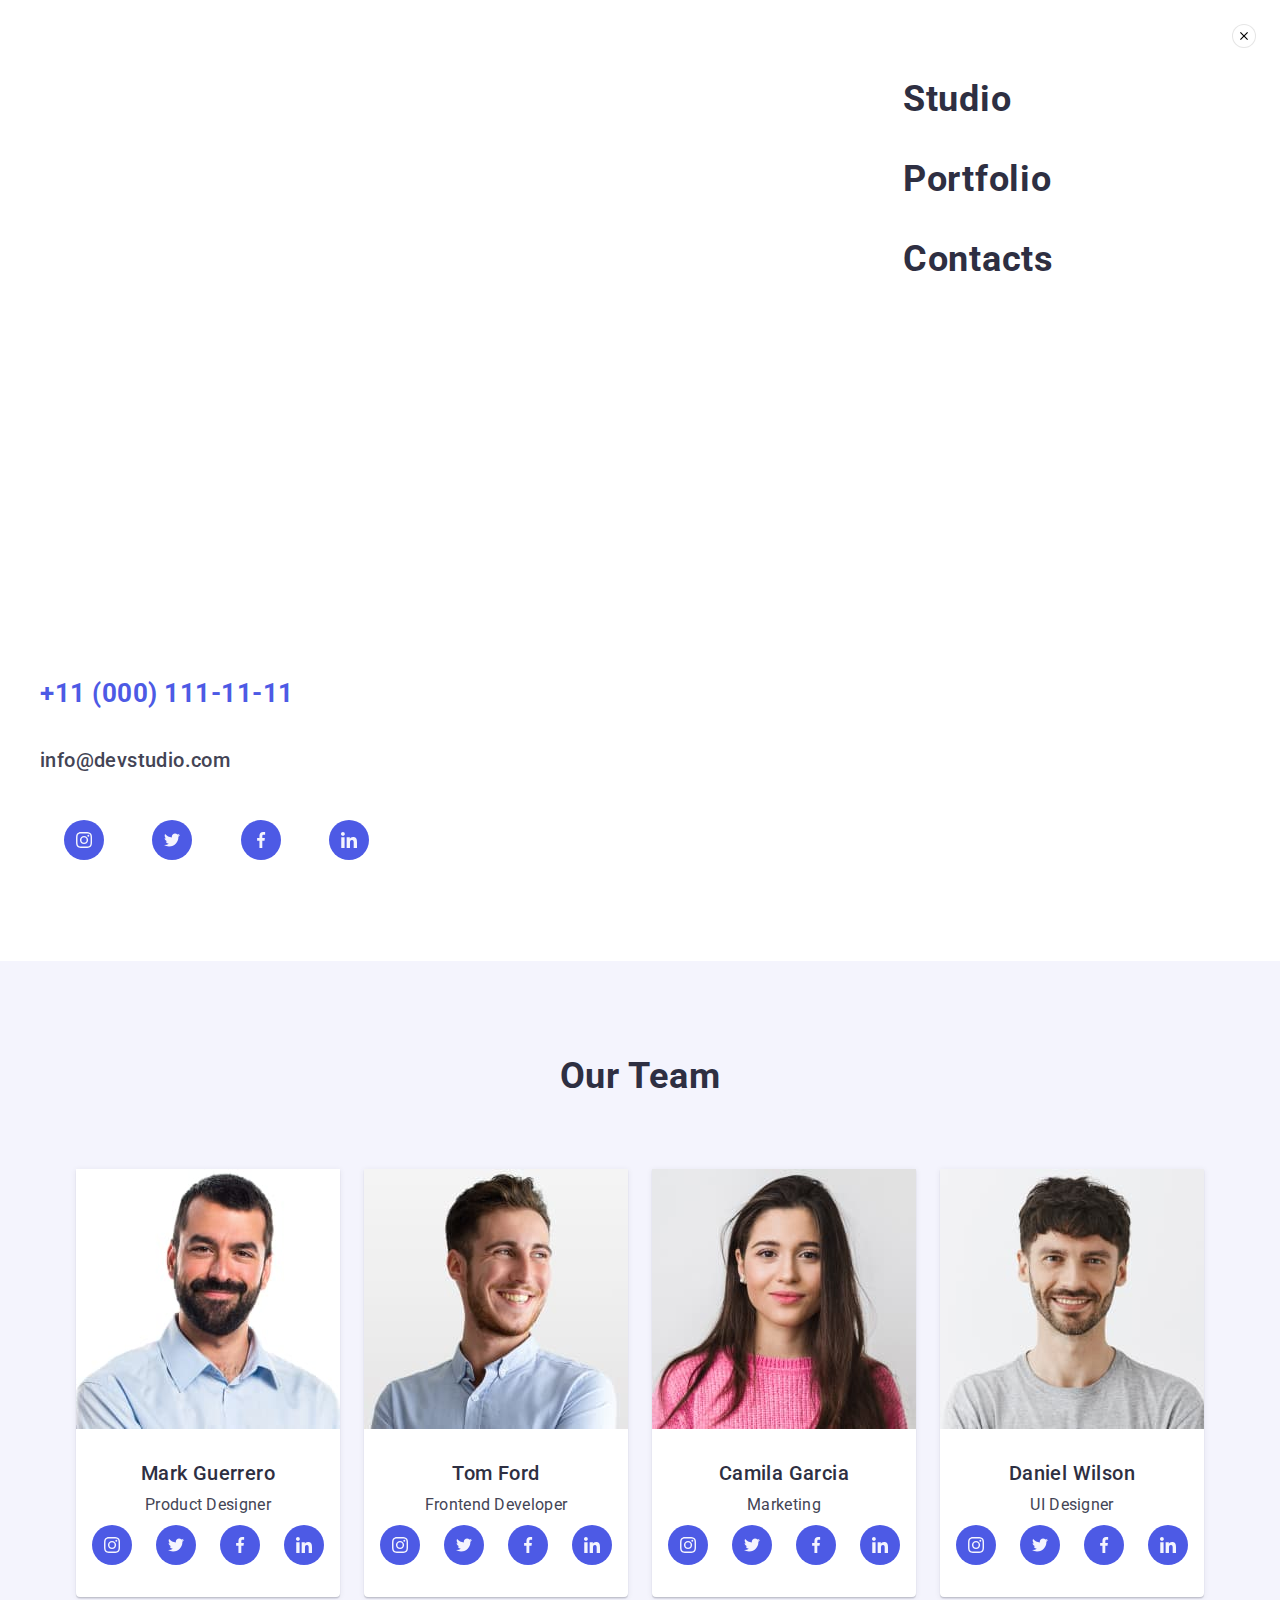
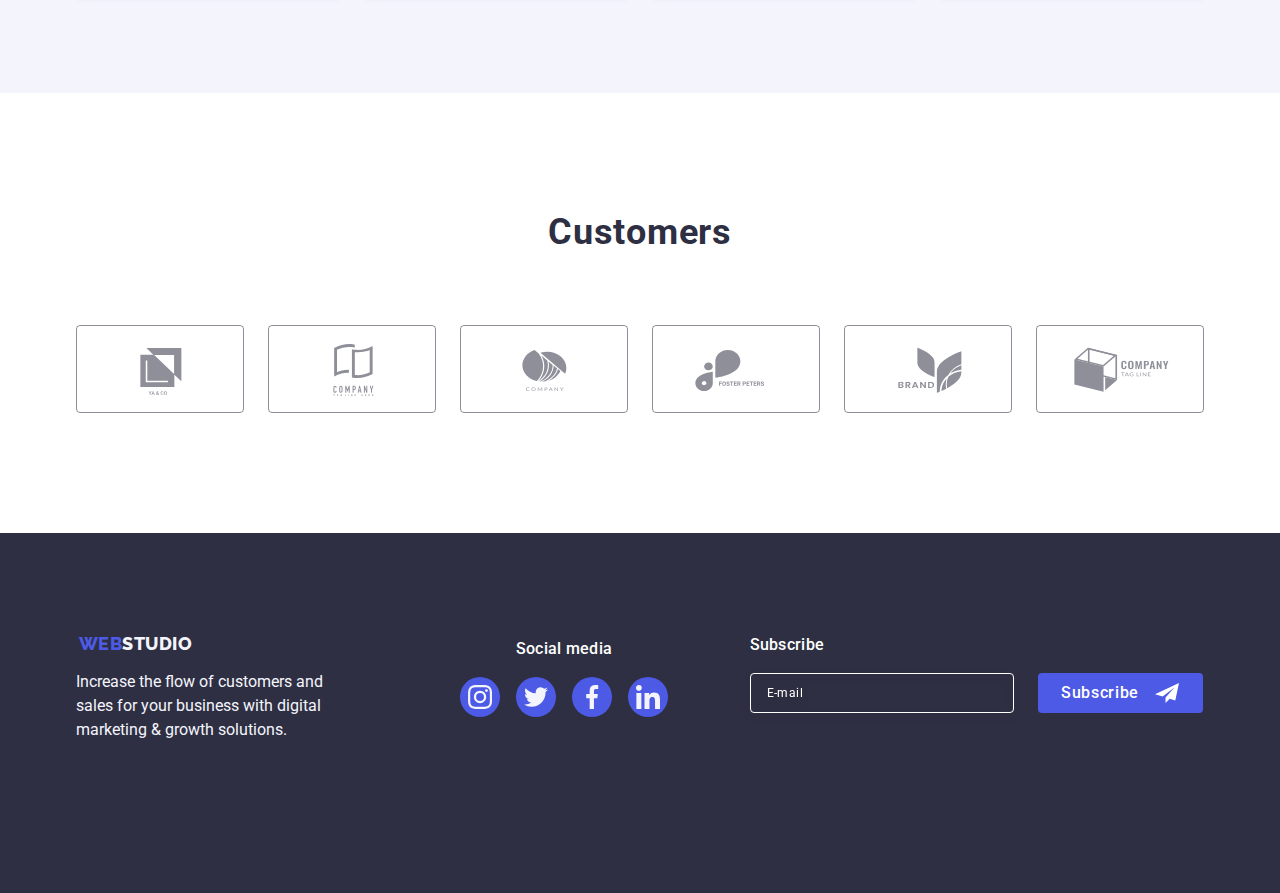
==== commit 144eaf1c: "picture-resp1" ====
--- a/index.html
+++ b/index.html
@@ -271,6 +271,7 @@
           <ul class="team-list list">
             <li class="team-line">
               <img
+              srcset="./images/picture4.jpg 1x, ./images/picture4-2x.jpg 2x"
                 class="imges"
                 src="./images/picture4.jpg"
                 alt="photo4"
@@ -331,6 +332,7 @@
             </li>
             <li class="team-line">
               <img
+              srcset="./images/picture5.jpg 1x, ./images/picture5-2x.jpg 2x"
                 class="imges"
                 src="./images/picture5.jpg"
                 alt="photo5"
@@ -391,6 +393,7 @@
             </li>
             <li class="team-line">
               <img
+              srcset="./images/picture6.jpg 1x, ./images/picture6-2x.jpg 2x"
                 class="imges"
                 src="./images/picture6.jpg"
                 alt="photo6"
@@ -451,6 +454,7 @@
             </li>
             <li class="team-line">
               <img
+              srcset="./images/picture7.jpg 1x, ./images/picture7-2x.jpg 2x"
                 class="imges"
                 src="./images/picture7.jpg"
                 alt="photo7"
--- a/css/style.css
+++ b/css/style.css
@@ -439,6 +439,7 @@
   max-width: 264px;
   margin-left: auto;
   margin-right: auto;
+ justify-content: center;
 }
 
 .footer-name {
@@ -505,6 +506,8 @@
   margin-right: auto;
   justify-content:center;
   width: 100%;
+ align-items: center;
+ flex-direction: column;
 }
 
 .subscribe-title {
@@ -825,12 +828,23 @@
       rgba(46, 47, 66, 0.7),
       rgba(46, 47, 66, 0.7)
     ),
-    url(../images/backgraund_images/hero_bg.jpg);
+    url(../images/backgraund_images/hero-bg-mob.jpg);
   background-repeat: no-repeat;
   background-position: center;
   background-size: cover;
   justify-content: center;
   max-width: 1440px;
+}
+
+@media (min-device-pixel-ratio: 2),
+(min-resolution: 192dpi),
+(min-resolution: 2dppx) {
+.hero {
+  background-image: linear-gradient(
+    rgba(46, 47, 66, 0.7),
+    rgba(46, 47, 66, 0.7)
+  ), url(../images/backgraund_images/hero-bg-mob-2x.jpg);
+}
 }
 
 .hero-container {
--- a/css/media.css
+++ b/css/media.css
@@ -1,6 +1,6 @@
 @media screen and (min-width: 428px) {
   .container {
-    max-width: 427px;
+    max-width: 428px;
   }
 
   .mob-menu > .conteiner > {
@@ -15,7 +15,7 @@
   /* hero */
 
   .hero > .container {
-    max-width: 427px;
+    max-width: 428px;
   }
 
   .hero-title {
@@ -28,7 +28,7 @@
   /* strategy */
 
   .strategy > .container {
-    max-width: 427px;
+    max-width: 428px;
   }
 
   .strategy {
@@ -38,24 +38,24 @@
   /* customers */
 
   .customers > .container {
-    max-width: 427px;
+    max-width: 428px;
   }
 
   /* footer */
 
   .footer-content > .container {
-    max-width: 427px;
-  }
-
-  .list {
+    max-width: 428px;
+  }
+
+  .footer-list .list {
     margin-left: auto;
     margin-right: auto;
     padding-left: 0;
   }
+
   .subscribe-input {
-    min-width: 320px;
-    flex-shrink: 1;
-  }
+  min-width: 320px;
+  } 
 
   .subscribe-box {
     min-width: 428px;
@@ -100,11 +100,6 @@
     padding: 24px 0;
   }
 
-  .header-adress {
-    font-style: normal;
-    /* margin-left: auto; */
-  }
-
   .header-adress-list {
     list-style: none;
     display: flex;
@@ -140,6 +135,29 @@
   .hero > .container {
     max-width: 767px;
   }
+
+  
+  .hero {
+    background-image: linear-gradient(
+        rgba(46, 47, 66, 0.7),
+        rgba(46, 47, 66, 0.7)
+      ),
+      url(../images/backgraund_images/hero-bg-tab.jpg);
+ 
+  }
+
+  
+
+  @media (min-device-pixel-ratio: 2),
+(min-resolution: 192dpi),
+(min-resolution: 2dppx) {
+.hero {
+  background-image: linear-gradient(
+    rgba(46, 47, 66, 0.7),
+    rgba(46, 47, 66, 0.7)
+  ), url(../images/backgraund_images/hero-bg-tab-2x.jpg);
+}
+}
 
   .hero-title {
     font-size: 56px;
@@ -236,20 +254,10 @@
     margin-left: 24px;
   }
 
-  .footer-name {
-  }
-
-  .footer-soc-conteiner {
-  }
-  /* 
-  .subscribe-box-form {
-    display: flex;
-    flex-direction: column;
-    justify-content: space-between;
-  } */
-
   .subscribe-box {
     display: flex;
+    align-items: center;
+    flex-direction: row;
   }
   .subscribe-title {
     justify-content: left;
@@ -259,12 +267,8 @@
     justify-content: baseline;
   }
 
-  .subscribe-form {
-    /* justify-content: space-between; */
-  }
-
   .subscribe-btn {
-    margin-top: 40px;
+    margin-top: 24px;
   }
 
   .subscribe-input {
@@ -329,6 +333,26 @@
     max-width: 1158px;
   }
 
+  .hero {
+    background-image: linear-gradient(
+        rgba(46, 47, 66, 0.7),
+        rgba(46, 47, 66, 0.7)
+      ),
+      url(../images/backgraund_images/hero-bg.jpg);
+ 
+  }
+
+  @media (min-device-pixel-ratio: 2),
+  (min-resolution: 192dpi),
+  (min-resolution: 2dppx) {
+  .hero {
+    background-image: linear-gradient(
+      rgba(46, 47, 66, 0.7),
+      rgba(46, 47, 66, 0.7)
+    ), url(../images/backgraund_images/hero-bg-2x.jpg);
+  }
+  }
+
   .hero-title {
     font-size: 56px;
     line-height: 1.07;
@@ -414,89 +438,9 @@
     gap: 24px;
   }
 
-  /* footer */
-
-  /* .footer>.conteiner {
-    max-width: 1158px;
-    background-color: var(--brand-color);
-    padding-top: 100px;
-    padding-bottom: 100px;
-  }
-  
-  .footer-cotent {
-    display: flex;
-    align-items: baseline;
-  }
-  
-  .footer-container {
-    margin-top: 0;
-    margin-bottom: 0;
-    margin-right: 120px;
-  }
-  
-  .footer-link {
-    font-family: "Raleway", sans-serif;
-    font-weight: 800;
-    font-size: 18px;
-    line-height: 1.17;
-    letter-spacing: 0.03em;
-    text-transform: uppercase;
-    color: #4d5ae5;
-    max-width: 71px;
-    margin-bottom: 16px;
-    display: inline-block;
-  }
-  
-  .footer-logo {
-    color: #f4f4fd;
-  }
-  
-  .footer-text {
-    font-family: "Roboto", sans-serif;
-    font-style: normal;
-    font-weight: 400;
-    font-size: 16px;
-    line-height: 1.5;
-    color: #f4f4fd;
-    margin-top: 0;
-    margin-bottom: 0;
-    max-width: 264px;
-  }
-  
-  
-  .footer-name {
-    font-family: "Roboto", sans-serif;
-    font-style: normal;
-    font-weight: 500;
-    font-size: 16px;
-    line-height: 1.5;
-    letter-spacing: 0.02em;
-    color: #ffffff;
-    margin-top: 0;
-    margin-bottom: 16px;
-  }
-  
-  .footer-list {
-    display: flex;
-    gap: 16px;
-  }
-  
-  .footer-item {
-    width: 40px;
-    height: 40px;
-  }
-  
-  .footer-soc-link {
-    width: 100%;
-    height: 100%;
-    background-color: #4d5ae5;
-    border-radius: 50%;
-    align-items: center;
-    justify-content: center;
-    display: flex;
-    justify-content: center;
-    transition: background-color 250ms cubic-bezier(0.4, 0, 0.2, 1);
-  } */
+  .modal-close {
+    max-width: 408px;
+  }
 
   /* footer */
 
@@ -506,48 +450,45 @@
   }
   .footer {
     padding: 100px 0;
+  }
+
+  .footer-container {
+    margin-right: 120px;
+    margin-left: 0;
+    margin-right: 0;
+  }
+
+  .footer-content {
+    flex-wrap: nowrap;
   }
 
   .footer-text {
     min-width: 264px;
     margin-right: 120px;
-   margin-bottom: 0;
-  }
-
-  .footer-content {
-    flex-wrap: nowrap;
-  }
-
-  .footer-container {
-    margin-right: 120px;
-margin-left: 0;
-margin-right: 0;
+    margin-bottom: 0;
   }
 
   .footer-link {
-margin-bottom: 16px;
-  }
-  
-.subscribe-title {
-  margin-left: 80px;
-}
-
-  .subscribe-input {
-     margin-left: 80px;
-     min-width: 264px;
-     margin-top: 0;
+    margin-bottom: 16px;
   }
 
   .subscribe-box {
     flex-wrap: nowrap;
-  }
-
-  /* .footer-cotent {
-    display: flex;
-    align-items: baseline;
-  } */
-
-  .modal-close {
-    max-width: 408px;
+    
+  }
+
+  .subscribe-title {
+    margin-left: 80px;
+  }
+
+  .subscribe-input {
+    margin-left: 80px;
+    min-width: 264px;
+    margin-top: 0;
+    margin-bottom: 80px;
+  }
+
+  .subscribe-btn {
+    margin-bottom: 64px;
   }
 }
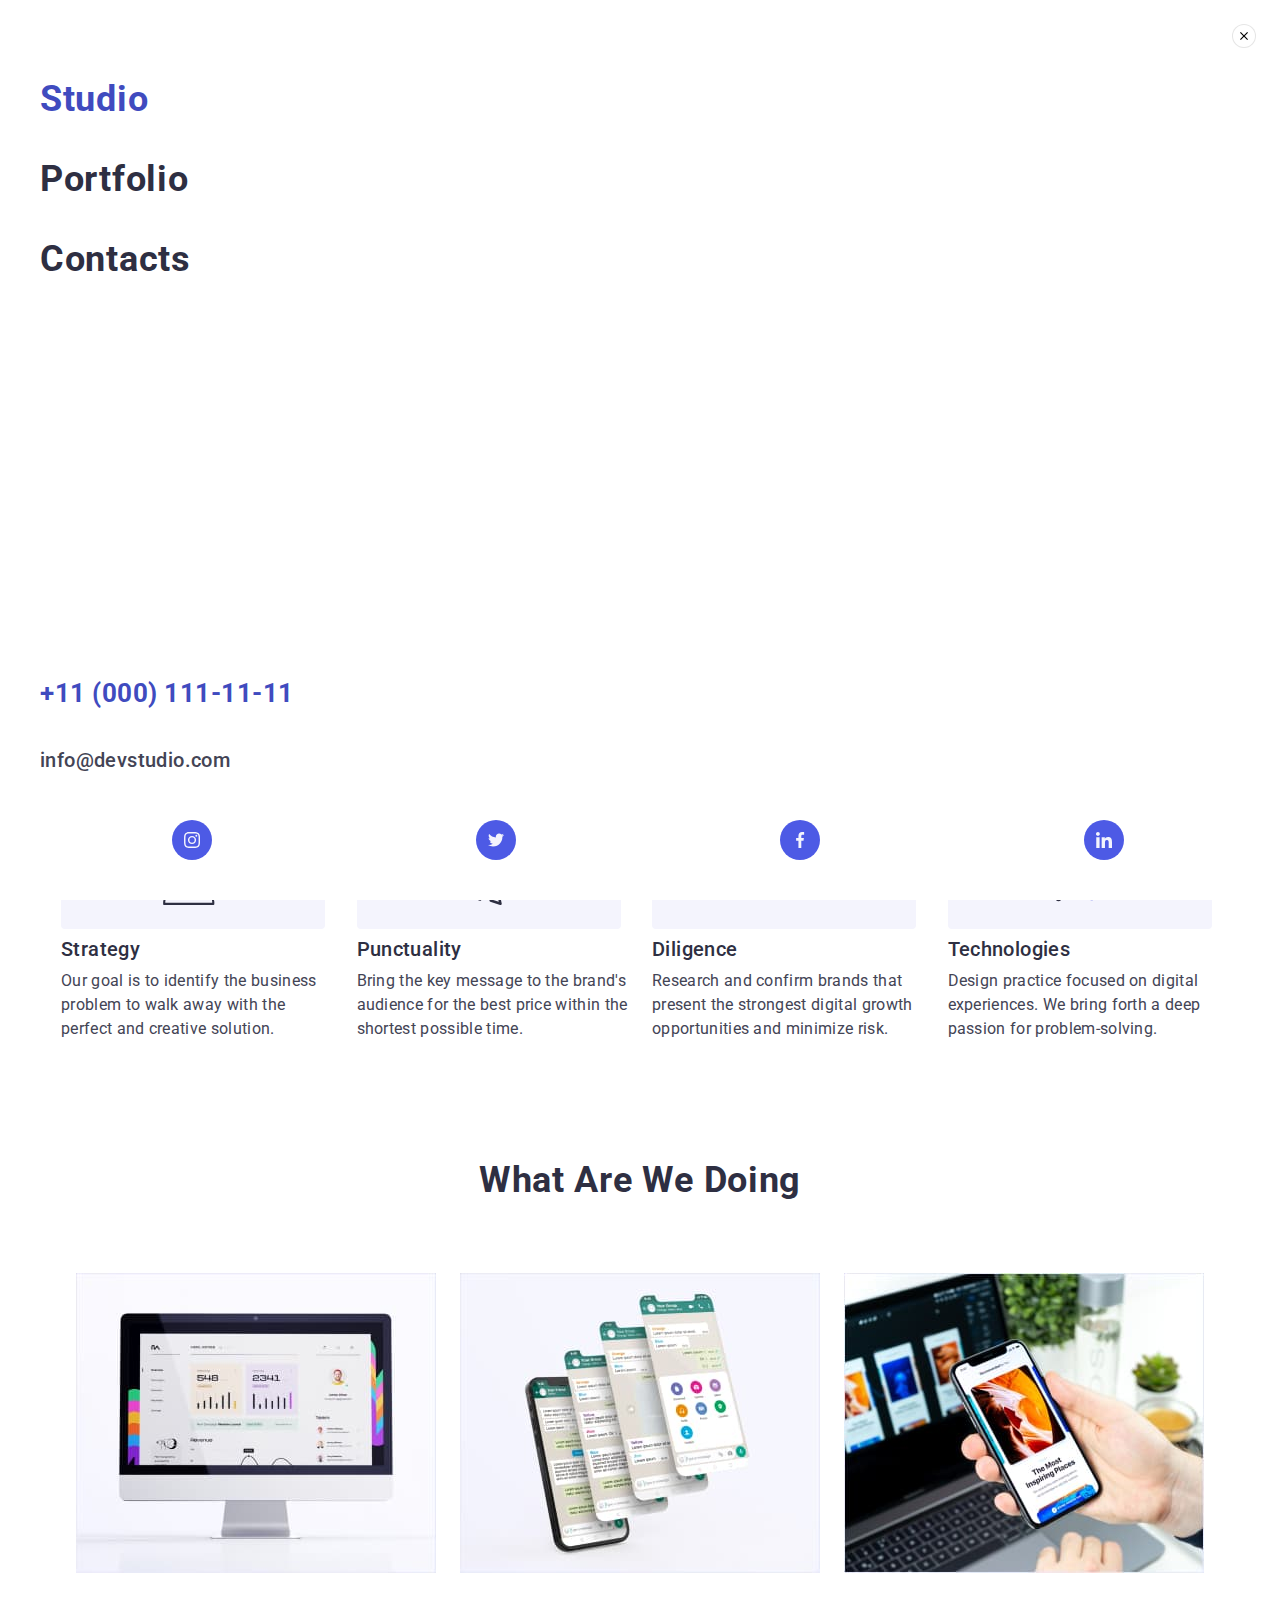
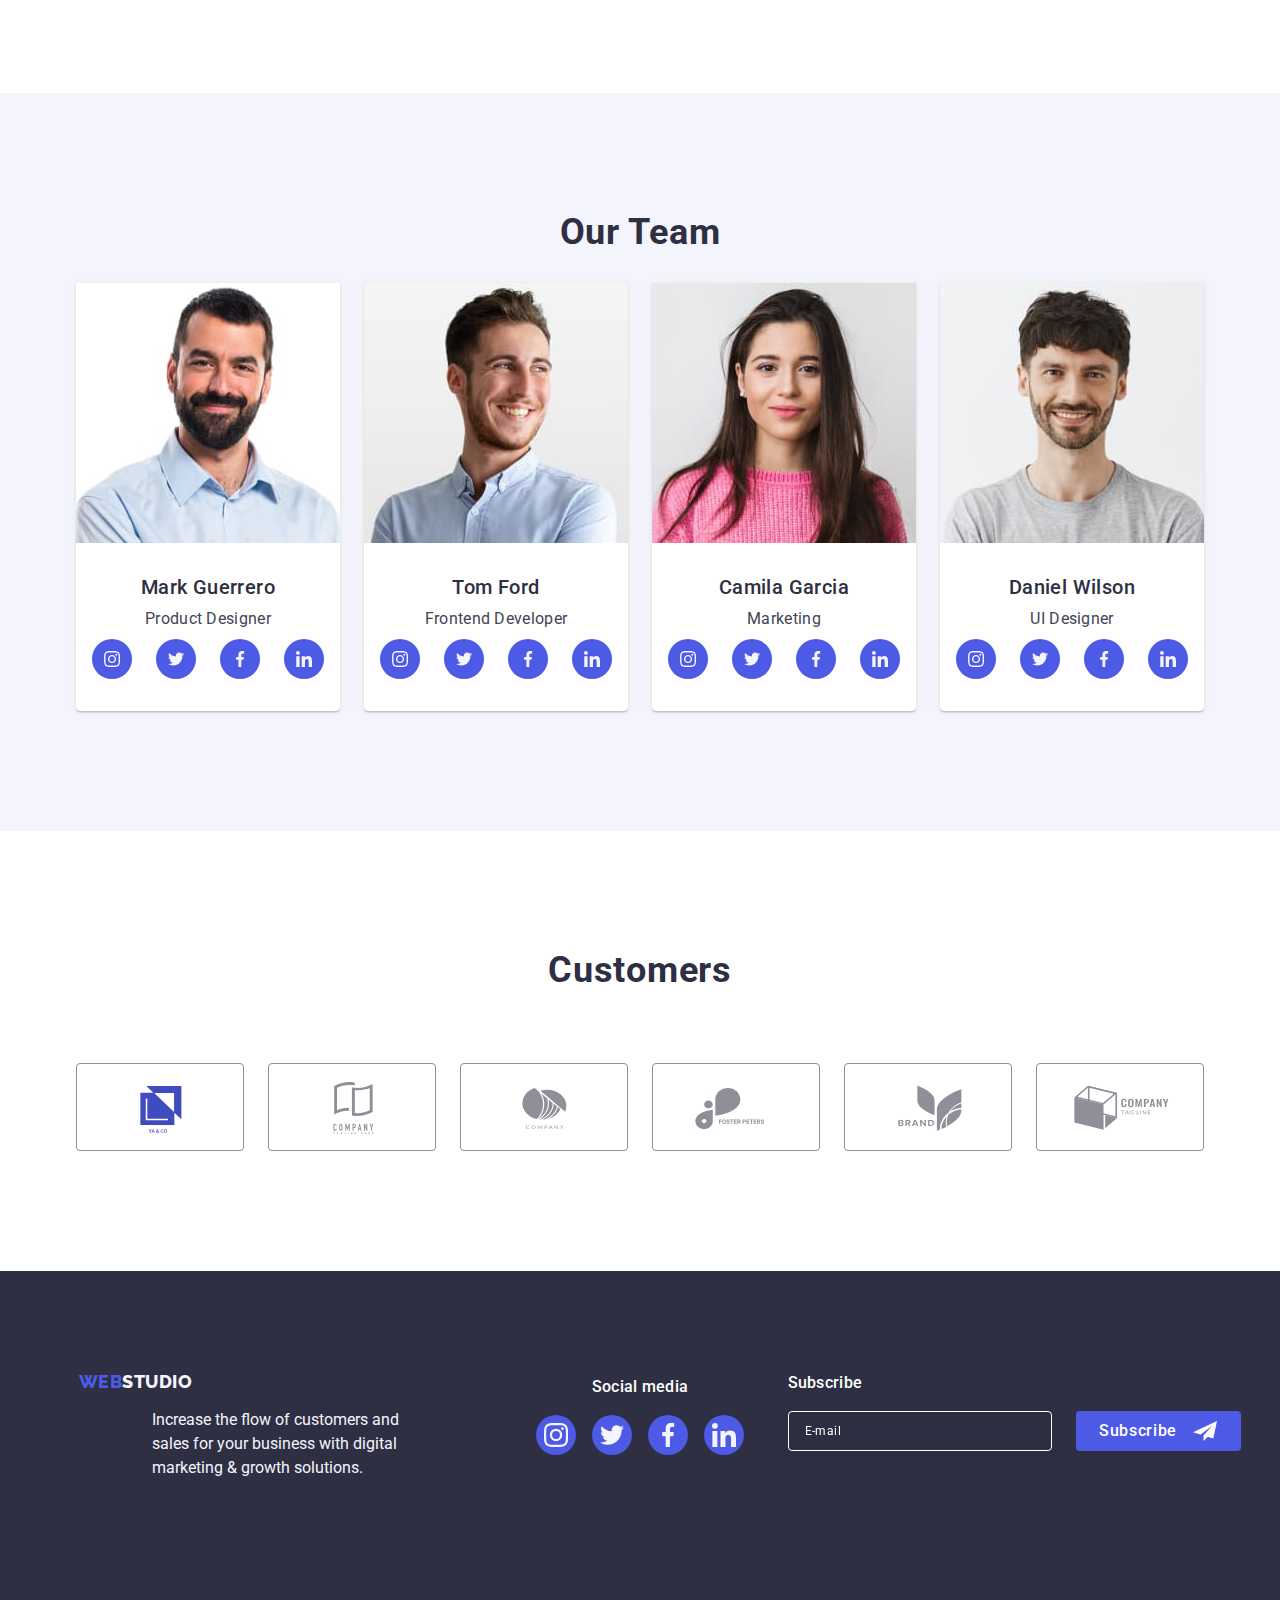
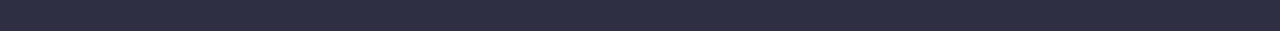
==== commit 38bca281: "navigation-menu" ====
--- a/index.html
+++ b/index.html
@@ -29,15 +29,15 @@
             >Web<span class="logo-page">Studio</span></a
           >
           <ul class="header-list list">
-            <li>
+            <li class="hdr-list">
               <a href="./index.html" class="header-link hdr-link link"
                 >Studio</a
               >
-            </li>
+            </li class="hdr-list">
             <li>
               <a href="./portfolio.html" class="header-link link">Portfolio</a>
             </li>
-            <li>
+            <li class="hdr-list">
               <a href="" class="header-link link">Contacts</a>
             </li>
           </ul>
--- a/css/style.css
+++ b/css/style.css
@@ -14,7 +14,7 @@
 }
 
 .container {
-  max-width: 426px;
+  max-width: 428px;
   padding-left: 15px;
   padding-right: 15px;
   margin-left: auto;
@@ -46,6 +46,7 @@
   /* margin-right: 76px; */
   margin-left: auto;
   padding: 24px 16px 22px;
+  width: 100%;
 }
 
 .link {
@@ -68,6 +69,7 @@
 
 .header-link {
   display: none;
+  color: #404bbf;
 }
 
 .hdr-link::after {
@@ -80,6 +82,7 @@
   border-radius: 2px;
   display: block;
   width: 100%;
+  color: #404bbf; 
 }
 
 .hdr-link::after:hover {
@@ -90,6 +93,9 @@
 .header-link:focus {
   color: #404bbf;
 }
+/* .hdr-link:first-child a {
+  color: #404bbf;
+} */
 
 .page-heder {
   background-color: #ffffff;
@@ -200,6 +206,9 @@
   color: #404bbf;
 }
 
+li:first-child a {
+  color: #404bbf;
+}
 
 .mob-menu-adress-list {
   display: flex;
@@ -349,7 +358,7 @@
   font-size: 16px;
   line-height: 1.5;
   letter-spacing: 0.02em;
-  color: #434455;
+  color:#2e2f42;
   margin-top: 0;
   margin-bottom: 0;
 }
@@ -394,7 +403,7 @@
   background-color: var(--brand-color);
   padding-top: 100px;
   padding-bottom: 100px;
-  width: 100%;
+  /* width: 100%; */
 }
 
 
@@ -404,6 +413,7 @@
   /* margin-right: 120px; */
   margin-left: auto;
   margin-right: auto;
+  width: 100%;
 }
 
 .footer-link {
@@ -539,7 +549,6 @@
 }
 
 .subscribe-input {
-  width: 264px;
   height: 40px;
   border: 1px solid #ffffff;
   background-color: transparent;
@@ -912,7 +921,7 @@
 /* strategy */
 
 .strategy {
-  padding: 120px 0;
+  padding: 96px 0;
 }
 
 .strategy-container {
@@ -927,7 +936,7 @@
 .strategy-list {
   display: flex;
   flex-wrap: wrap;
-  gap: 24px;
+  gap: 72px;
 }
 
 /* 
@@ -1033,6 +1042,7 @@
   flex-wrap: wrap;
   text-align: center;
   gap: 72px;
+  justify-content: center;
 }
 
 .team-title {
@@ -1045,12 +1055,16 @@
   text-transform: capitalize;
   color: var(--brand-color);
   margin-top: 0;
-  margin-bottom: 72px;
+  /* margin-bottom: 72px; */
 }
 
 .title-container {
   padding: 32px 16px;
-}
+  max-width: 264px;
+}
+
+.title-container
+
 
 .image-title {
   font-family: "Roboto", sans-serif;
@@ -1072,7 +1086,8 @@
   box-shadow: 0px 1px 6px rgba(46, 47, 66, 0.08),
     0px 1px 1px rgba(46, 47, 66, 0.16), 0px 2px 1px rgba(46, 47, 66, 0.08);
   /* width: calc((100% - 72) / 4); */
-  width: 100%;
+min-width: 264px;
+
 }
 
 .team-text {
@@ -1188,7 +1203,7 @@
 
 .imges {
   display: block;
-  width: 100%;
+  /* width: 100%; */
   max-width: 100%;
   height: auto;
 }
--- a/css/media.css
+++ b/css/media.css
@@ -1,6 +1,6 @@
 @media screen and (min-width: 428px) {
-  .container {
-    max-width: 428px;
+  .team-container > .container {
+    max-width: 264px;
   }
 
   .mob-menu > .conteiner > {
@@ -8,16 +8,16 @@
     align-items: center;
   }
 
-  .mob-menu :last-child {
-    max-width: 353px;
-  }
-
   /* hero */
 
   .hero > .container {
     max-width: 428px;
   }
 
+  .hero-container > .conteiner {
+    max-width: 428px;
+  }
+
   .hero-title {
     margin-left: auto;
     margin-right: auto;
@@ -45,6 +45,8 @@
 
   .footer-content > .container {
     max-width: 428px;
+    padding-left: 15px;
+    padding-right: 15px;
   }
 
   .footer-list .list {
@@ -54,8 +56,8 @@
   }
 
   .subscribe-input {
-  min-width: 320px;
-  } 
+    min-width: 320px;
+  }
 
   .subscribe-box {
     min-width: 428px;
@@ -68,13 +70,18 @@
 
 @media screen and (min-width: 768px) {
   .container {
-    max-width: 767px;
+    max-width: 768px;
   }
 
   /* heder-navigation */
 
   .container-nav {
     padding: 0 16px;
+  }
+
+  .header {
+    margin-left: auto;
+    margin-right: auto;
   }
 
   .header-logo {
@@ -85,6 +92,10 @@
   .header-list {
     display: flex;
     gap: 40px;
+  }
+  .hdr-link {
+    color: #404bbf;
+    transition: color 250ms cubic-bezier(0.4, 0, 0.2, 1);
   }
 
   .header-link {
@@ -106,10 +117,16 @@
     gap: 12px;
     flex-direction: column;
     margin-left: auto;
-  }
+    color: #2e2f42;
+  }
+
   .list {
     margin-right: 0;
   }
+/*   
+.hdr-link:first-child a {
+    color: #404bbf;
+  } */
 
   .header-adress-link {
     display: flex;
@@ -136,28 +153,25 @@
     max-width: 767px;
   }
 
-  
   .hero {
     background-image: linear-gradient(
         rgba(46, 47, 66, 0.7),
         rgba(46, 47, 66, 0.7)
       ),
       url(../images/backgraund_images/hero-bg-tab.jpg);
- 
-  }
-
-  
+  }
 
   @media (min-device-pixel-ratio: 2),
-(min-resolution: 192dpi),
-(min-resolution: 2dppx) {
-.hero {
-  background-image: linear-gradient(
-    rgba(46, 47, 66, 0.7),
-    rgba(46, 47, 66, 0.7)
-  ), url(../images/backgraund_images/hero-bg-tab-2x.jpg);
-}
-}
+    (min-resolution: 192dpi),
+    (min-resolution: 2dppx) {
+    .hero {
+      background-image: linear-gradient(
+          rgba(46, 47, 66, 0.7),
+          rgba(46, 47, 66, 0.7)
+        ),
+        url(../images/backgraund_images/hero-bg-tab-2x.jpg);
+    }
+  }
 
   .hero-title {
     font-size: 56px;
@@ -197,21 +211,31 @@
     width: calc((100% - 24px) / 2);
   }
 
+  .strategy-list {
+    flex-wrap: wrap;
+    gap: 72px;
+    column-gap: 24px;
+    flex-direction: row;
+  }
+
   .strategy-title {
     text-align: left;
   }
 
   /* team */
+
   .team > .container {
     max-width: 582px;
   }
 
   .team-line {
     width: calc((100% - 24px) / 2);
+    min-width: 264px;
   }
 
   .team-list {
-    gap: 24px;
+    gap: 72px;
+    column-gap: 24px;
   }
 
   /* customers */
@@ -290,6 +314,10 @@
     gap: 40px;
   }
 
+  /* li:first-child a {
+    color: #404bbf;
+  } */
+
   .header-link {
     font-weight: 500;
     font-size: 16px;
@@ -299,7 +327,7 @@
     display: block;
     position: relative;
     transition: color 250ms cubic-bezier(0.4, 0, 0.2, 1);
-    color: #404bbf;
+    color: #2e2f42;
     padding: 24px 0;
   }
 
@@ -331,26 +359,30 @@
 
   .hero > .container {
     max-width: 1158px;
+    padding-top: 188px;
+    padding-bottom: 188px;
   }
 
   .hero {
+    width: 100%;
     background-image: linear-gradient(
         rgba(46, 47, 66, 0.7),
         rgba(46, 47, 66, 0.7)
       ),
       url(../images/backgraund_images/hero-bg.jpg);
- 
+    padding: 0;
   }
 
   @media (min-device-pixel-ratio: 2),
-  (min-resolution: 192dpi),
-  (min-resolution: 2dppx) {
-  .hero {
-    background-image: linear-gradient(
-      rgba(46, 47, 66, 0.7),
-      rgba(46, 47, 66, 0.7)
-    ), url(../images/backgraund_images/hero-bg-2x.jpg);
-  }
+    (min-resolution: 192dpi),
+    (min-resolution: 2dppx) {
+    .hero {
+      background-image: linear-gradient(
+          rgba(46, 47, 66, 0.7),
+          rgba(46, 47, 66, 0.7)
+        ),
+        url(../images/backgraund_images/hero-bg-2x.jpg);
+    }
   }
 
   .hero-title {
@@ -365,15 +397,46 @@
 
   .services > .container {
     max-width: 1158px;
-  }
-
-  .img-icon {
-    display: none;
+    padding: 0 0 120px 0;
+  }
+
+  .services {
+    display: flex;
+  }
+
+  .services-title {
+    font-family: "Roboto", sans-serif;
+    font-weight: 700;
+    font-size: 36px;
+    line-height: 1.11;
+    text-align: center;
+    text-transform: capitalize;
+    letter-spacing: 0.02em;
+    color: var(--brand-color);
+    margin-top: 0;
+    margin-bottom: 72px;
+  }
+
+  .services-line {
+    background-color: var(--brand-color);
+  }
+
+  .services-images {
+    display: flex;
+    gap: 24px;
   }
 
   /* strategy */
   .strategy > .container {
     max-width: 1158px;
+    margin-left: auto;
+    margin-right: auto;
+    justify-content: center;
+    padding: 120px 0;
+  }
+
+  .strategy {
+    padding: 0;
   }
 
   .list-container {
@@ -389,6 +452,11 @@
     color: var(--brand-color);
     margin-top: 0;
     margin-bottom: 8px;
+  }
+
+  .strategy-list {
+    flex-wrap: nowrap;
+    gap: 24px;
   }
 
   .interface-text {
@@ -410,6 +478,11 @@
   .team > .container {
     max-width: 1158px;
   }
+  .team {
+    padding: 120px 0;
+    margin-left: auto;
+    margin-right: auto;
+  }
 
   .team-line {
     width: calc((100% - 72px) / 4);
@@ -474,7 +547,6 @@
 
   .subscribe-box {
     flex-wrap: nowrap;
-    
   }
 
   .subscribe-title {
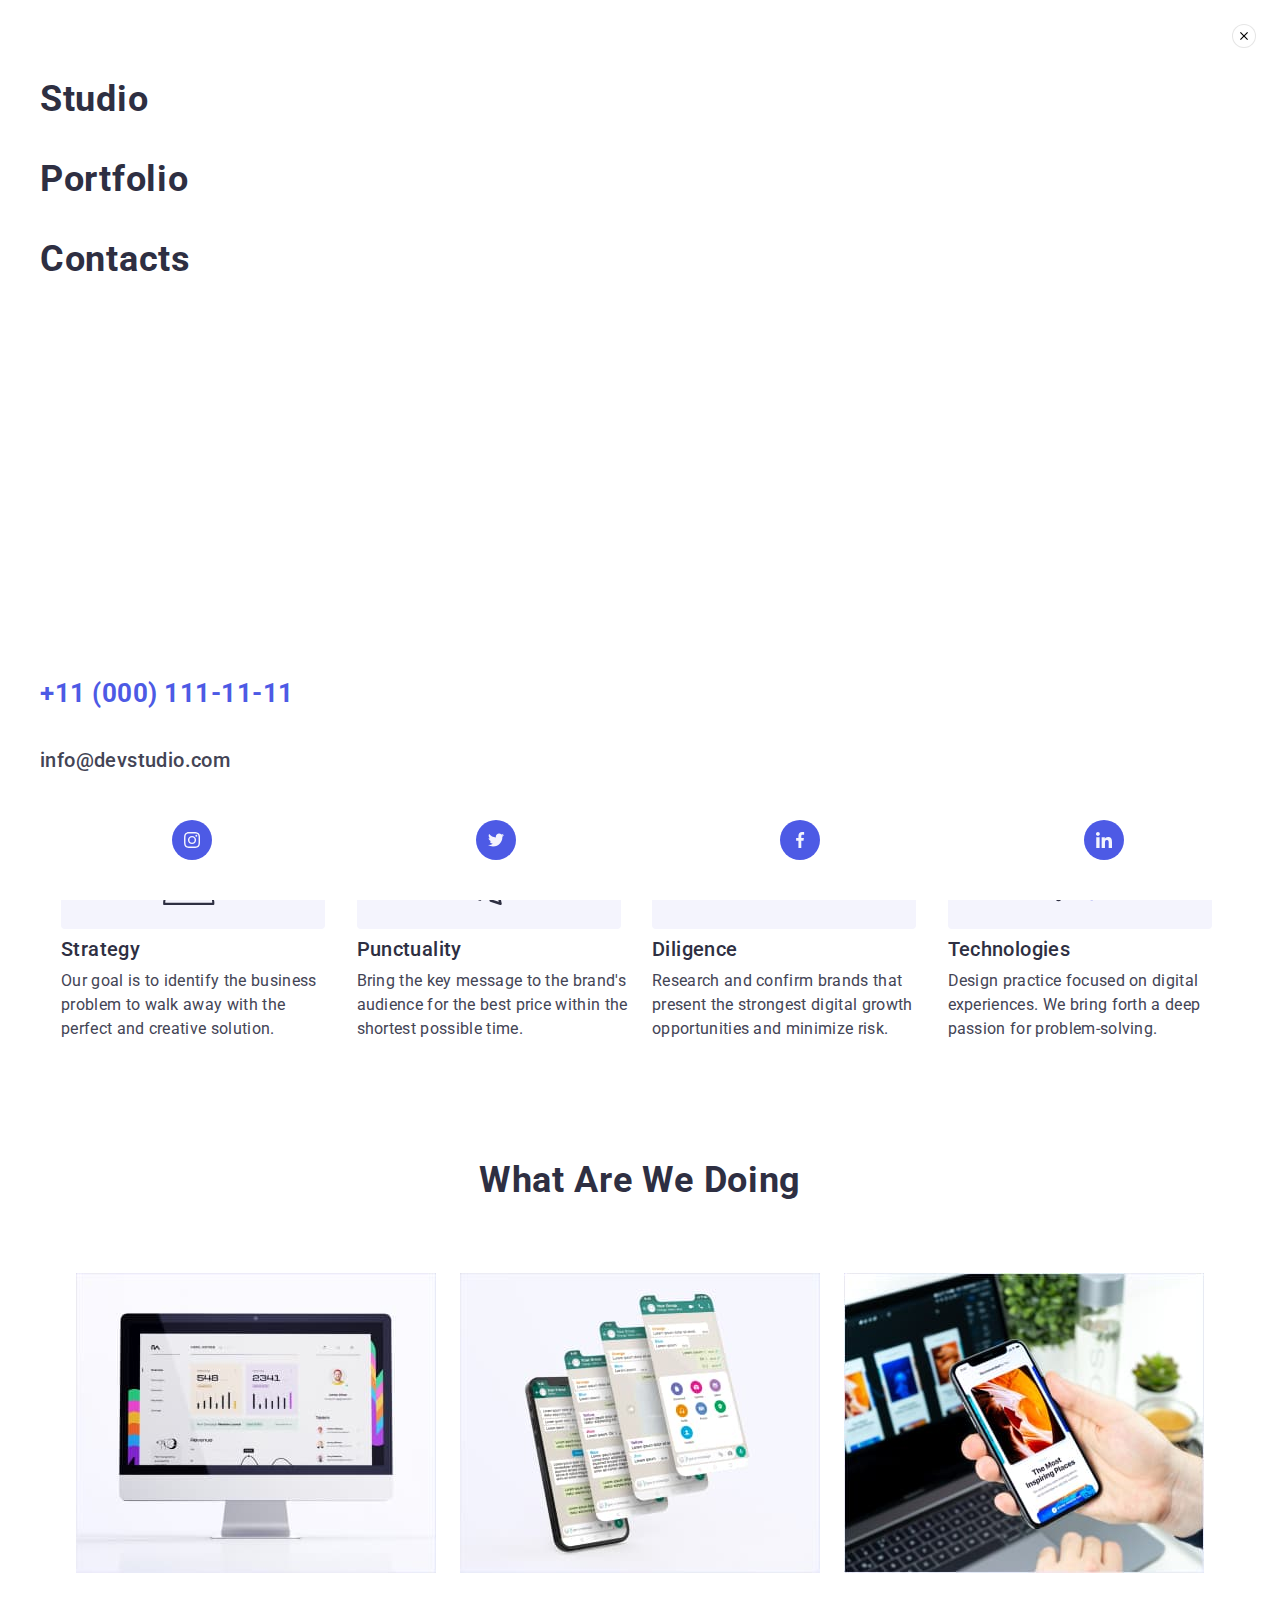
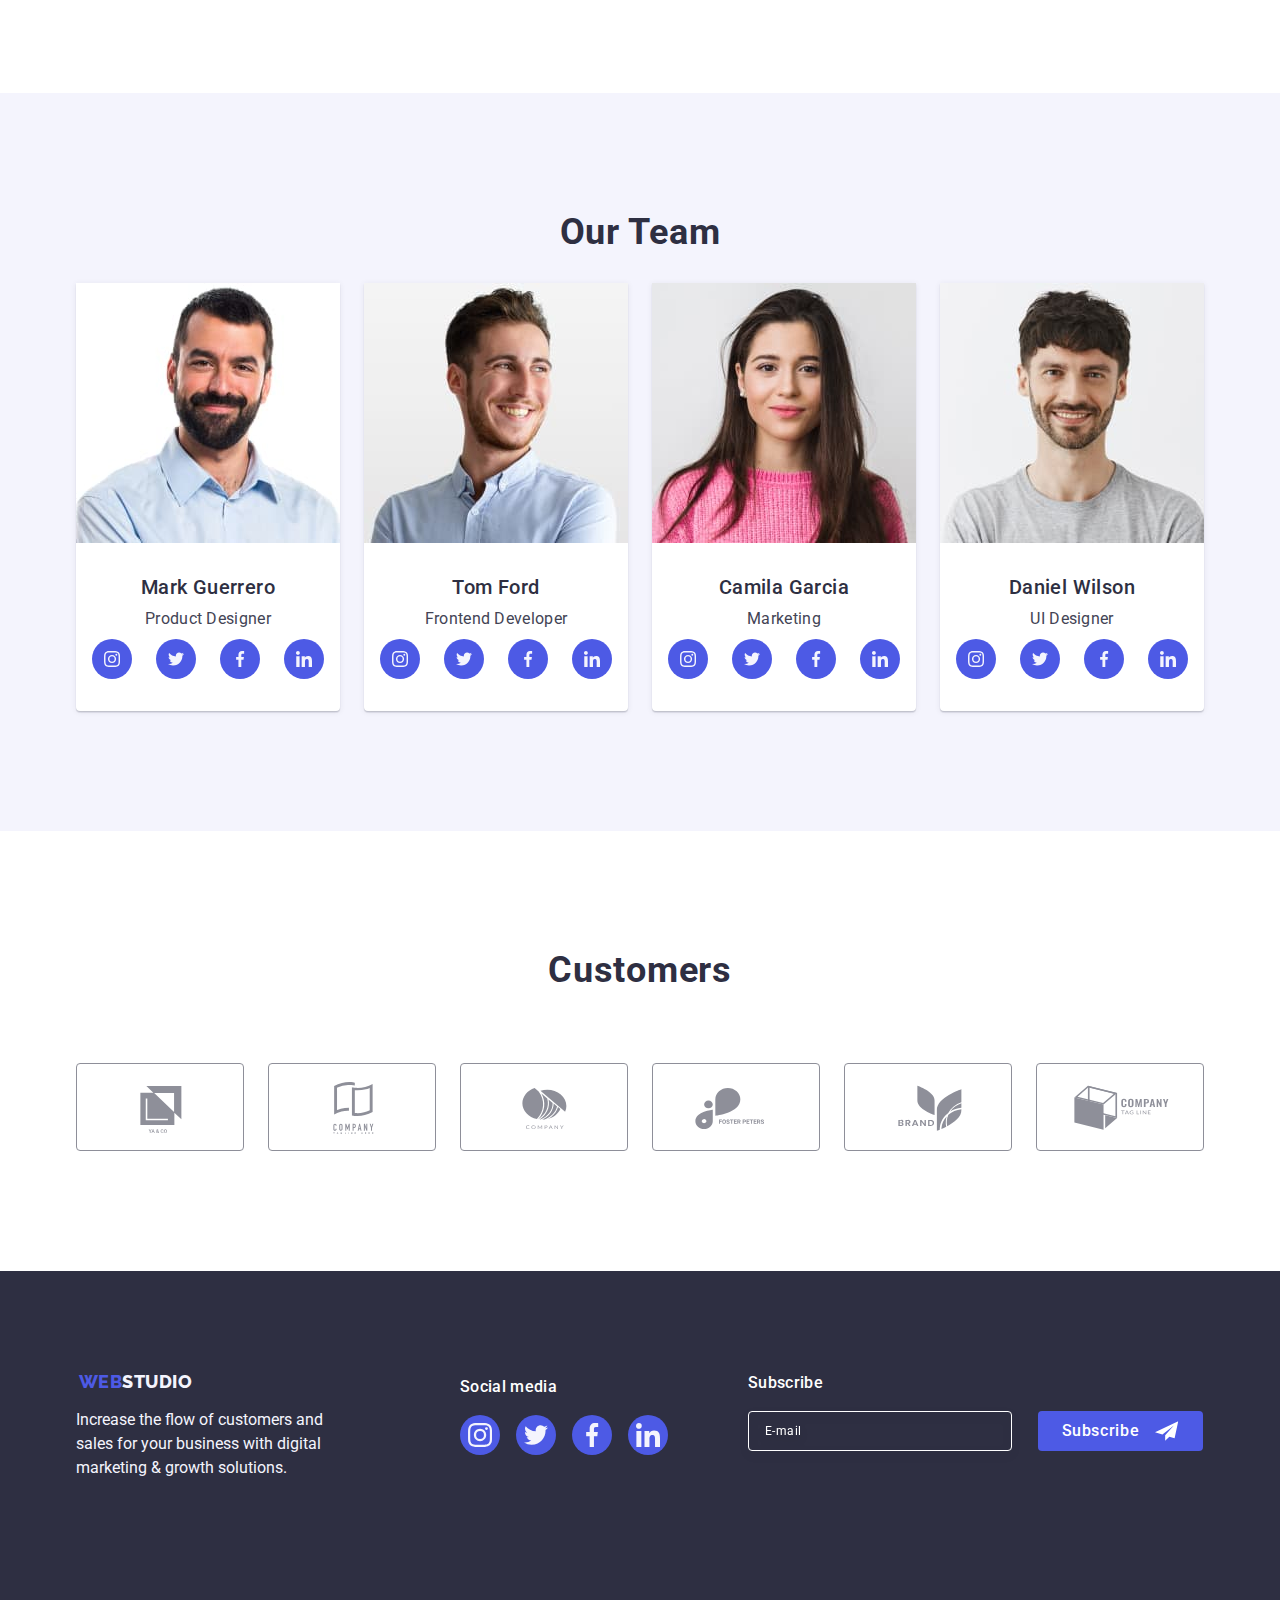
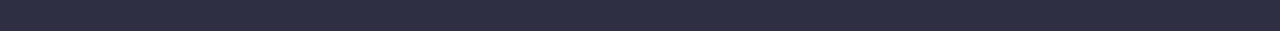
==== commit 4bb47bb2: "footer-mob1" ====
--- a/index.html
+++ b/index.html
@@ -648,6 +648,7 @@
                 </svg>
               </a>
             </li>
+
             <li class="footer-item">
               <a
                 class="footer-soc-link link"
@@ -661,7 +662,6 @@
               </a>
             </li>
           </ul>
-       
       </div>
 
      <!-- subscribe -->
@@ -678,6 +678,7 @@
                 class="subscribe-input"
             /></label>
           </div>
+
             <button type="submit" class="subscribe-btn">
               Subscribe
               <svg width="24" height="24" class="subscribe-icon">
@@ -685,7 +686,6 @@
               </svg>
             </button>
           </form>
-        </div>
         </div>
      
     </footer>
--- a/css/style.css
+++ b/css/style.css
@@ -85,17 +85,10 @@
   color: #404bbf; 
 }
 
-.hdr-link::after:hover {
+.header-link:hover,
+.header-link:focus li{
   color: #404bbf;
 }
-
-.header-link:hover,
-.header-link:focus {
-  color: #404bbf;
-}
-/* .hdr-link:first-child a {
-  color: #404bbf;
-} */
 
 .page-heder {
   background-color: #ffffff;
@@ -203,10 +196,6 @@
 }
 
 .mob-menu-link:hover, .mob-menu-link:focus {
-  color: #404bbf;
-}
-
-li:first-child a {
   color: #404bbf;
 }
 
@@ -510,14 +499,12 @@
 
 .subscribe-box {
   display: flex;
-  /* margin-left: 80px; */
   flex-wrap: wrap;
   margin-left: auto;
   margin-right: auto;
   justify-content:center;
-  width: 100%;
- align-items: center;
  flex-direction: column;
+ width: 100%;
 }
 
 .subscribe-title {
@@ -561,6 +548,7 @@
   color: #ffffff;
  margin-bottom: 16px;
  width: 100%;
+ align-items: stretch;
 }
 
 ::placeholder {
@@ -569,7 +557,7 @@
 
 .subscribe-btn {
   display: flex;
-  min-width: 165px;
+  max-width: 165px;
   height: 40px;
   justify-content: center;
   align-items: center;
@@ -583,6 +571,9 @@
   background-color: #4d5ae5;
   border: none;
   border-radius: 4px;
+  margin-left: auto;
+  margin-right: auto;
+  padding: 8px 24px;
 }
 
 .subscribe-icon {
@@ -678,8 +669,6 @@
   border-color: #4d5ae5;
 }
 
-.modal-form {
-}
 
 .modal-box-lable {
   margin-bottom: 8px;
@@ -929,7 +918,6 @@
 }
 
 .list-container {
-  /* width: calc((100% - 72px) / 4); */
   width: 100%;
 }
 
@@ -1130,7 +1118,7 @@
 
 .team-soc-link:hover,
 .team-soc-link:focus {
-  background-color: #404bbf;
+  background-color:#31d0aa;
 }
 
 /* customers */
--- a/css/media.css
+++ b/css/media.css
@@ -60,7 +60,7 @@
   }
 
   .subscribe-box {
-    min-width: 428px;
+    max-width: 428px;
   }
 
   .subscribe-title {
@@ -93,6 +93,20 @@
     display: flex;
     gap: 40px;
   }
+
+  .header-list {
+    font-family: Roboto;
+    font-size: 16px;
+    font-weight: 500;
+    line-height: 1.5;
+    letter-spacing: 0.32px;
+  }
+
+  .header-link:hover,
+  .header-link:focus {
+    color: #404bbf;
+  }
+
   .hdr-link {
     color: #404bbf;
     transition: color 250ms cubic-bezier(0.4, 0, 0.2, 1);
@@ -123,10 +137,6 @@
   .list {
     margin-right: 0;
   }
-/*   
-.hdr-link:first-child a {
-    color: #404bbf;
-  } */
 
   .header-adress-link {
     display: flex;
@@ -238,6 +248,11 @@
     column-gap: 24px;
   }
 
+  .team-soc-link:hover,
+  .team-soc-link:focus {
+    background-color: #31d0aa;
+  }
+
   /* customers */
 
   .customers > .container {
@@ -260,29 +275,42 @@
 
   /* footer */
 
-  .conteiner {
+  .footer-content > .conteiner {
     padding-right: 0;
     padding-left: 0;
+    display: flex;
   }
 
   .footer-container {
-    margin-left: 108px;
+    max-width: 264px;
+    margin: 0;
     margin-right: 24px;
   }
 
   .footer-content {
+    max-width: 582px;
     display: flex;
     flex-wrap: wrap;
+    flex-direction: row;
+    justify-content: start;
+  }
+
+  .footer-name {
+    align-items: start;
   }
   .footer-link {
     margin-left: 24px;
   }
 
   .subscribe-box {
+    max-width: 582px;
     display: flex;
     align-items: center;
     flex-direction: row;
-  }
+    margin-left: 0;
+    justify-content: left;
+  }
+
   .subscribe-title {
     justify-content: left;
   }
@@ -314,9 +342,10 @@
     gap: 40px;
   }
 
-  /* li:first-child a {
+  .header-link:hover,
+  .header-link:focus li {
     color: #404bbf;
-  } */
+  }
 
   .header-link {
     font-weight: 500;
@@ -427,6 +456,7 @@
   }
 
   /* strategy */
+
   .strategy > .container {
     max-width: 1158px;
     margin-left: auto;
@@ -492,6 +522,11 @@
     flex-wrap: nowrap;
   }
 
+  .team-soc-link:hover,
+  .team-soc-link:focus {
+    background-color: #31d0aa;
+  }
+
   /* customers */
   .customers > .container {
     max-width: 1158px;
@@ -529,6 +564,8 @@
     margin-right: 120px;
     margin-left: 0;
     margin-right: 0;
+    max-width: 264px;
+    margin-right: 120px;
   }
 
   .footer-content {
@@ -543,6 +580,10 @@
 
   .footer-link {
     margin-bottom: 16px;
+  }
+
+  .footer-name {
+    margin-left: 0;
   }
 
   .subscribe-box {
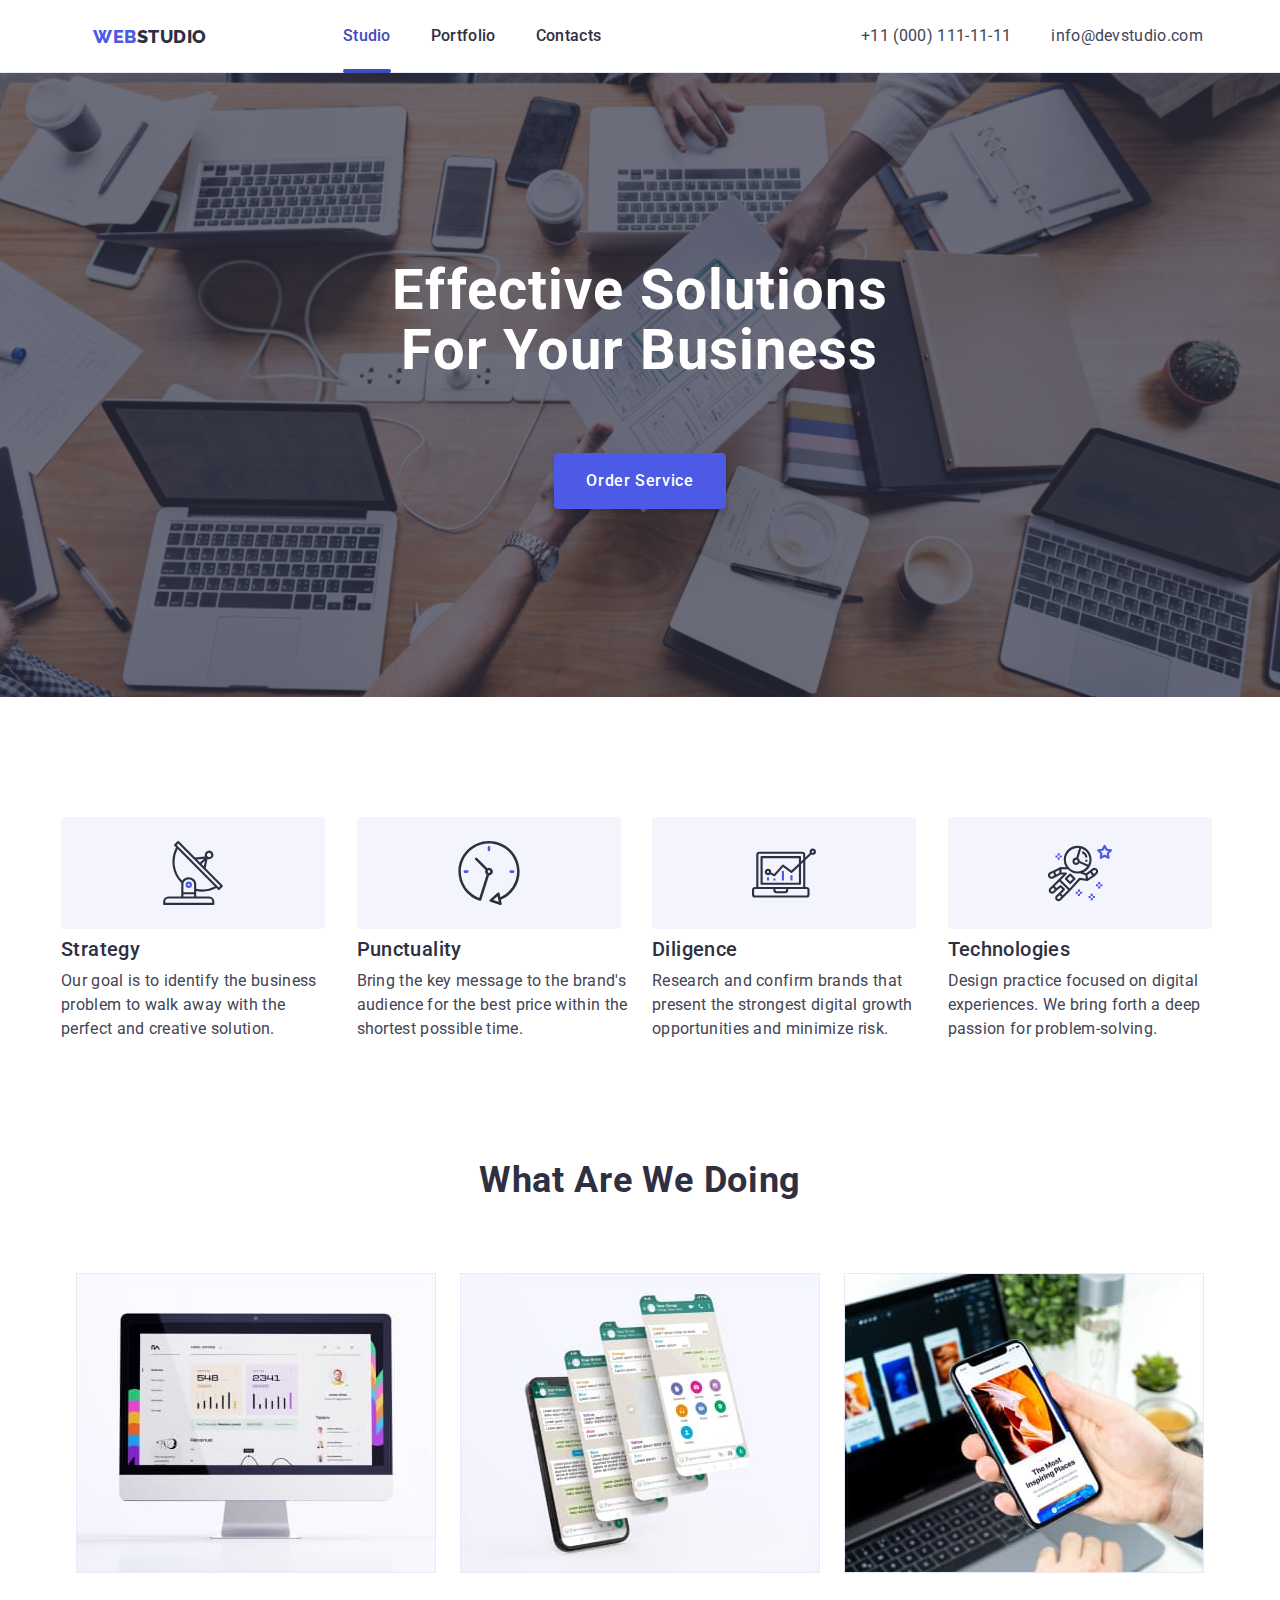
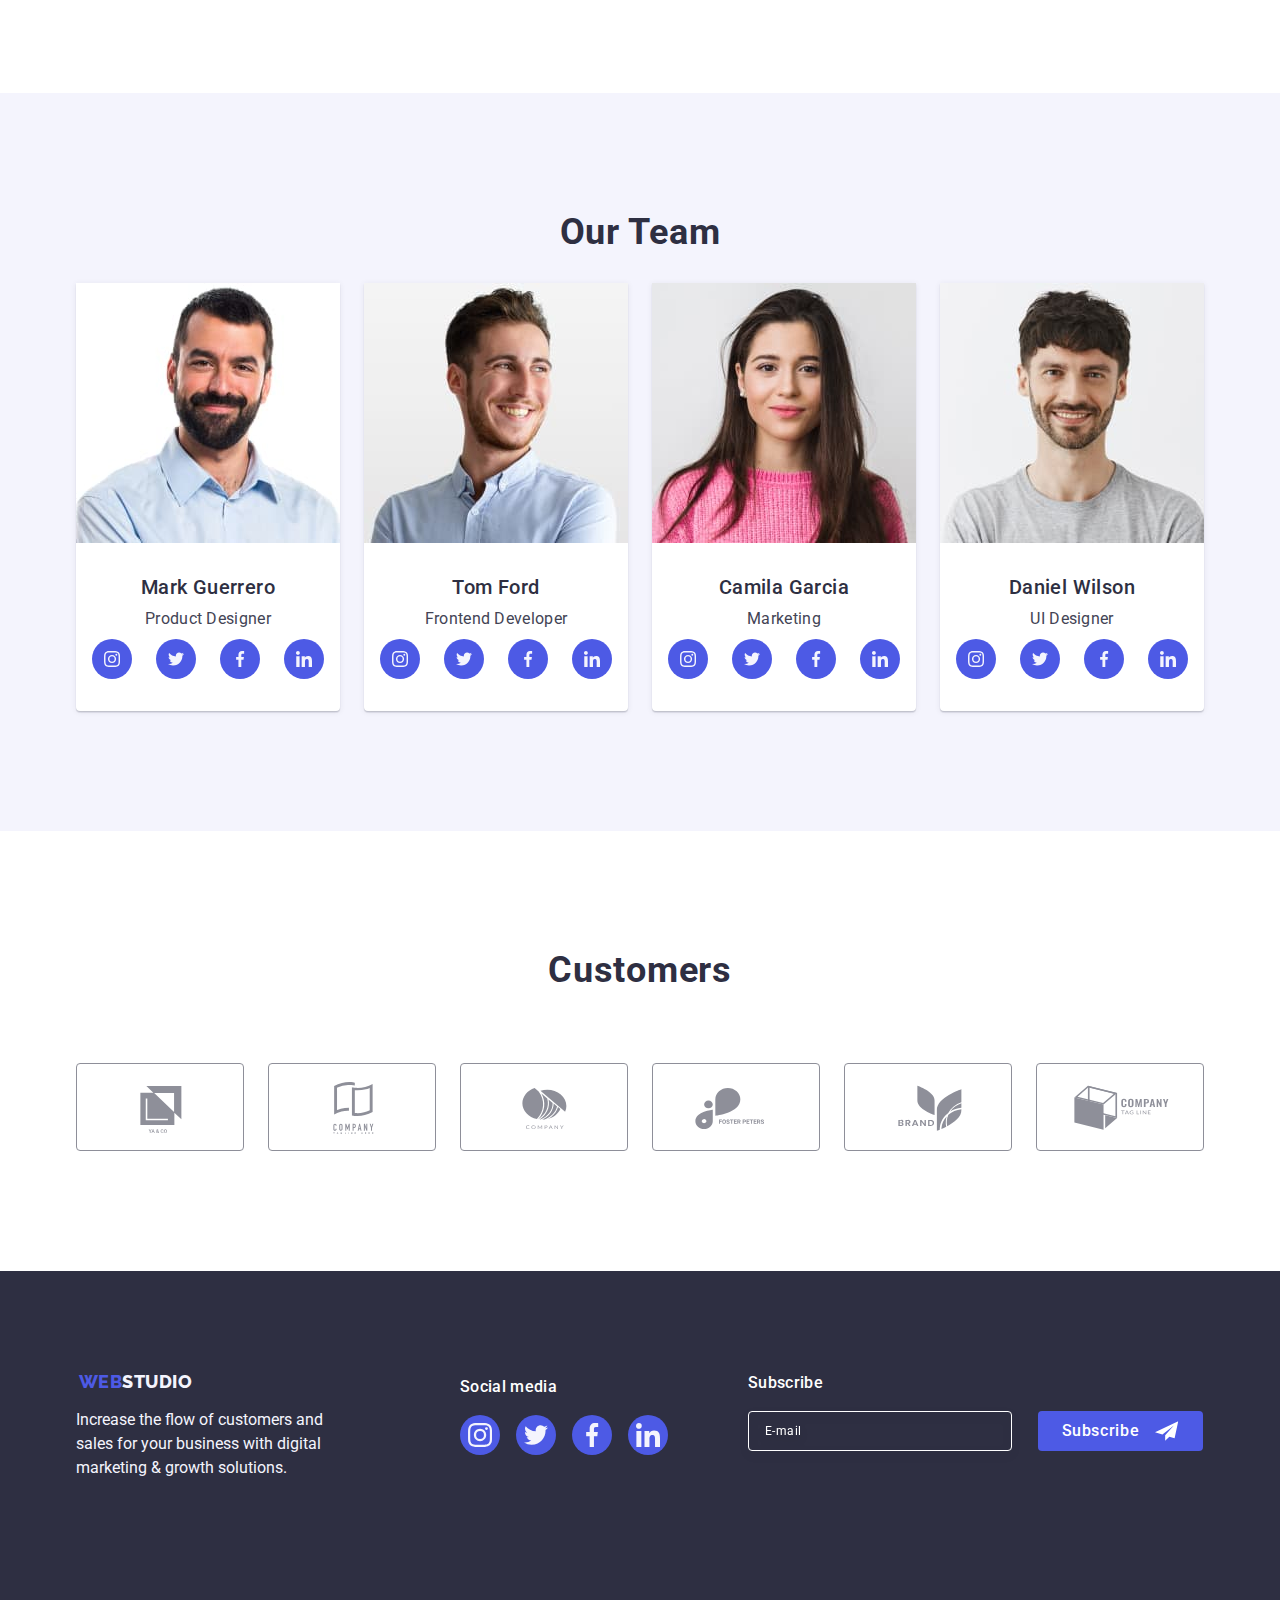
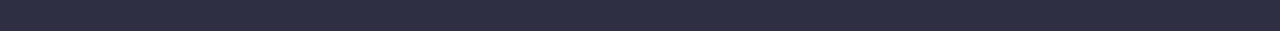
==== commit 6314b403: "adaptive1" ====
--- a/index.html
+++ b/index.html
@@ -61,33 +61,35 @@
             </li>
           </ul>
         </address>
-        <button type="button" class="menu-open-btn" data-menu-open><svg class="menu-icon-header" width="32" height="22"><use href="./images/icons.svg#icon-hamburger"></use></svg></button>
+        <button type="button" class="menu-open-btn js-open-menu is-open" ><svg class="menu-icon-header" width="32" height="22"><use href="./images/icons.svg#icon-hamburger"></use></svg></button>
       </div>
 
       <!-- mob-menu -->
 
-      <div class="mob-menu" data-Menu>
-        <div>
-        <button type="button" class="menu-close-btn" data-menu-close>
+      <div class="mob-menu container js-menu-container" >
+        <button type="button" class="menu-close-btn js-close-menu " id="mobile-menu">
           <svg class="mob-menu-icon" width="8" height="8">
             <use href="./images/icons.svg#icon-close-black">
             </use>
           </svg>
         </button>
+
         <ul class="mob-menu-list list">
-          <li>
+
+          <li class="mob-list">
             <a href="./index.html" class="mob-menu-link link"
               >Studio</a
             >
           </li>
-          <li>
+
+          <li class="mob-list">
             <a href="./portfolio.html" class="mob-menu-link link">Portfolio</a>
           </li>
-          <li>
+
+          <li class="mob-list">
             <a href="" class="mob-menu-link link">Contacts</a>
           </li>
         </ul>
-      </div>
         <div>
         <address class="mob-menu-adress list">
         <ul class="mob-menu-adress-list list">
@@ -787,6 +789,6 @@
       </div>
     </div>
     <script src="./js/modal.js"></script>
-    <script src="./js/menu.js"></script>
+    <script src="./js/mobile-menu.js"></script>
   </body>
 </html>
--- a/css/style.css
+++ b/css/style.css
@@ -30,6 +30,7 @@
 }
 
 .container-nav {
+  max-width: 428px;
   display: flex;
   align-items: center;
   padding: 0;
@@ -82,11 +83,11 @@
   border-radius: 2px;
   display: block;
   width: 100%;
-  color: #404bbf; 
+  color: #404bbf;
 }
 
 .header-link:hover,
-.header-link:focus li{
+.header-link:focus li {
   color: #404bbf;
 }
 
@@ -118,7 +119,7 @@
 }
 
 .menu-open-btn {
-  position: absolute;
+ 
   top: 16px;
   right: 16px;
   color: #fff;
@@ -136,7 +137,7 @@
   display: flex;
   position: fixed;
   top: 0;
-  z-index: 1;
+  z-index: 100;
   width: 100%;
   height: 100%;
   background-color: #ffffff;
@@ -144,14 +145,21 @@
   overflow: auto;
   flex-direction: column;
   justify-content: center;
+  overflow: scroll;
   justify-content: space-between;
-  margin-left: auto;
-  margin-right: auto;
+  align-items: center;
+  margin-left: auto;
+  margin-right: auto;
+  opacity: 0;
+}
+
+.mob-menu.is-open {
+  opacity: 1;
 }
 
 .menu-close-btn {
   display: flex;
-  /* display: block; */
+  position:absolute;
   margin-left: auto;
   margin-bottom: 32px;
   top: 24px;
@@ -169,9 +177,6 @@
     border 250ms cubic-bezier(0.4, 0, 0.2, 1);
 }
 
-.mob-menu-icon {
-}
-
 .mob-menu-link {
   font-family: "Roboto";
   font-style: normal;
@@ -181,21 +186,32 @@
   letter-spacing: 0.02em;
   text-transform: capitalize;
   color: #2e2f42;
+  max-width: 428px;
+  align-items: center;
+
+}
+
+.hdr-list:first-child a{
+color: #404bbf;
 }
 
 .mob-menu-list {
   display: flex;
   flex-direction: column;
+  margin-right:90px;
+  color: #2e2f42;
+  justify-content: center;
+  max-width: 428px;
   gap: 40px;
-  margin-left: auto;
-  margin-right: auto;
-  color: #2E2F42;
-  text-align: left;
-  align-items: flex-start;
-  width: 100%;
-}
-
-.mob-menu-link:hover, .mob-menu-link:focus {
+padding-top: 52px;
+}
+
+.mob-list:first-child a {
+  color: #404bbf;
+}
+
+.mob-menu-link:hover,
+.mob-menu-link:focus {
   color: #404bbf;
 }
 
@@ -207,7 +223,7 @@
   margin-top: 26px;
   margin-left: auto;
   margin-right: auto;
-  width: 100%;
+  max-width: 428px;
 }
 
 .mob-menu-adress-link {
@@ -224,7 +240,7 @@
 }
 
 .mob-menu-email-link:focus {
-color: #404bbf;
+  color: #404bbf;
 }
 
 .mob-menu-email-link {
@@ -235,20 +251,19 @@
   line-height: 120%;
   letter-spacing: 0.02em;
   color: #434455;
-  margin-left: auto;
   margin-right: auto;
   margin-bottom: 48px;
-  width: 100%;
+  max-width: 428px;
 }
 
 .mob-soc-list {
   display: flex;
-  justify-content: center;
+  gap: 24px;
 }
 
 .mob-soc-link {
   display: flex;
-  width: 100%;
+  max-width: 100%;
   height: 100%;
   background-color: #4d5ae5;
   border-radius: 50%;
@@ -268,8 +283,6 @@
 .mob-soc-item {
   width: 40px;
   height: 40px;
-  margin-left: auto;
-  margin-right: auto;
 }
 
 /* interface */
@@ -347,7 +360,7 @@
   font-size: 16px;
   line-height: 1.5;
   letter-spacing: 0.02em;
-  color:#2e2f42;
+  color: #2e2f42;
   margin-top: 0;
   margin-bottom: 0;
 }
@@ -394,7 +407,6 @@
   padding-bottom: 100px;
   /* width: 100%; */
 }
-
 
 .footer-container {
   margin-top: 0;
@@ -438,7 +450,7 @@
   max-width: 264px;
   margin-left: auto;
   margin-right: auto;
- justify-content: center;
+  justify-content: center;
 }
 
 .footer-name {
@@ -461,7 +473,7 @@
   display: flex;
   gap: 16px;
   margin-bottom: 72px;
- justify-content: center;
+  justify-content: center;
 }
 
 .footer-item {
@@ -502,9 +514,9 @@
   flex-wrap: wrap;
   margin-left: auto;
   margin-right: auto;
-  justify-content:center;
- flex-direction: column;
- width: 100%;
+  justify-content: center;
+  flex-direction: column;
+  width: 100%;
 }
 
 .subscribe-title {
@@ -523,7 +535,7 @@
 }
 
 .subscribe-lable {
-width: 100%;
+  width: 100%;
 }
 
 .subscribe-form {
@@ -546,9 +558,9 @@
   filter: drop-shadow(0px 4px 4px rgba(0, 0, 0, 0.15));
   border-radius: 4px;
   color: #ffffff;
- margin-bottom: 16px;
- width: 100%;
- align-items: stretch;
+  margin-bottom: 16px;
+  width: 100%;
+  align-items: stretch;
 }
 
 ::placeholder {
@@ -591,6 +603,7 @@
   background-color: rgba(46, 47, 66, 0.4);
   transition: opacity 250ms cubic-bezier(0.4, 0, 0.2, 1),
     visibility 250ms cubic-bezier(0.4, 0, 0.2, 1);
+  overflow: scroll;
 }
 
 .is-hidden {
@@ -601,11 +614,11 @@
 
 .modal-close {
   position: absolute;
-  top: 50%;
+  top: 30px;
   left: 50%;
-  transform: translate(-50%, -50%) scale(1);
- max-width: 392px;
- width: 100%;
+  transform: translate(-50%) scale(1);
+  max-width: 392px;
+  width: 100%;
   /* width: 408px; */
   min-height: 584px;
   background-color: #fcfcfc;
@@ -668,7 +681,6 @@
 .modal-input:focus {
   border-color: #4d5ae5;
 }
-
 
 .modal-box-lable {
   margin-bottom: 8px;
@@ -835,14 +847,15 @@
 }
 
 @media (min-device-pixel-ratio: 2),
-(min-resolution: 192dpi),
-(min-resolution: 2dppx) {
-.hero {
-  background-image: linear-gradient(
-    rgba(46, 47, 66, 0.7),
-    rgba(46, 47, 66, 0.7)
-  ), url(../images/backgraund_images/hero-bg-mob-2x.jpg);
-}
+  (min-resolution: 192dpi),
+  (min-resolution: 2dppx) {
+  .hero {
+    background-image: linear-gradient(
+        rgba(46, 47, 66, 0.7),
+        rgba(46, 47, 66, 0.7)
+      ),
+      url(../images/backgraund_images/hero-bg-mob-2x.jpg);
+  }
 }
 
 .hero-container {
@@ -1051,10 +1064,7 @@
   max-width: 264px;
 }
 
-.title-container
-
-
-.image-title {
+.title-container .image-title {
   font-family: "Roboto", sans-serif;
   font-weight: 500;
   font-size: 20px;
@@ -1074,8 +1084,7 @@
   box-shadow: 0px 1px 6px rgba(46, 47, 66, 0.08),
     0px 1px 1px rgba(46, 47, 66, 0.16), 0px 2px 1px rgba(46, 47, 66, 0.08);
   /* width: calc((100% - 72) / 4); */
-min-width: 264px;
-
+  min-width: 264px;
 }
 
 .team-text {
@@ -1118,7 +1127,7 @@
 
 .team-soc-link:hover,
 .team-soc-link:focus {
-  background-color:#31d0aa;
+  background-color: #31d0aa;
 }
 
 /* customers */
--- a/css/media.css
+++ b/css/media.css
@@ -3,9 +3,10 @@
     max-width: 264px;
   }
 
-  .mob-menu > .conteiner > {
-    max-width: 353px;
+  .mob-menu>.container {
+    max-width: 428px;
     align-items: center;
+  justify-content: stretch;
   }
 
   /* hero */
@@ -71,6 +72,11 @@
 @media screen and (min-width: 768px) {
   .container {
     max-width: 768px;
+  }
+
+  .mob-menu {
+    display:none;
+    
   }
 
   /* heder-navigation */
@@ -153,8 +159,13 @@
     color: #404bbf;
   }
 
+  .mob-menu>.container {
+    max-width: 767px;
+    display:none;
+  }
+
   .menu-open-btn {
-    display: none;
+display: none;
   }
 
   /* hero */
@@ -333,6 +344,11 @@
 @media screen and (min-width: 1200px) {
   .container {
     max-width: 1158px;
+  }
+
+  .mob-menu>.container {
+    max-width: 1158px;
+    display:none;
   }
 
   /* heder-navigation */
@@ -427,6 +443,8 @@
   .services > .container {
     max-width: 1158px;
     padding: 0 0 120px 0;
+    margin-left: auto;
+    margin-right: auto;
   }
 
   .services {
